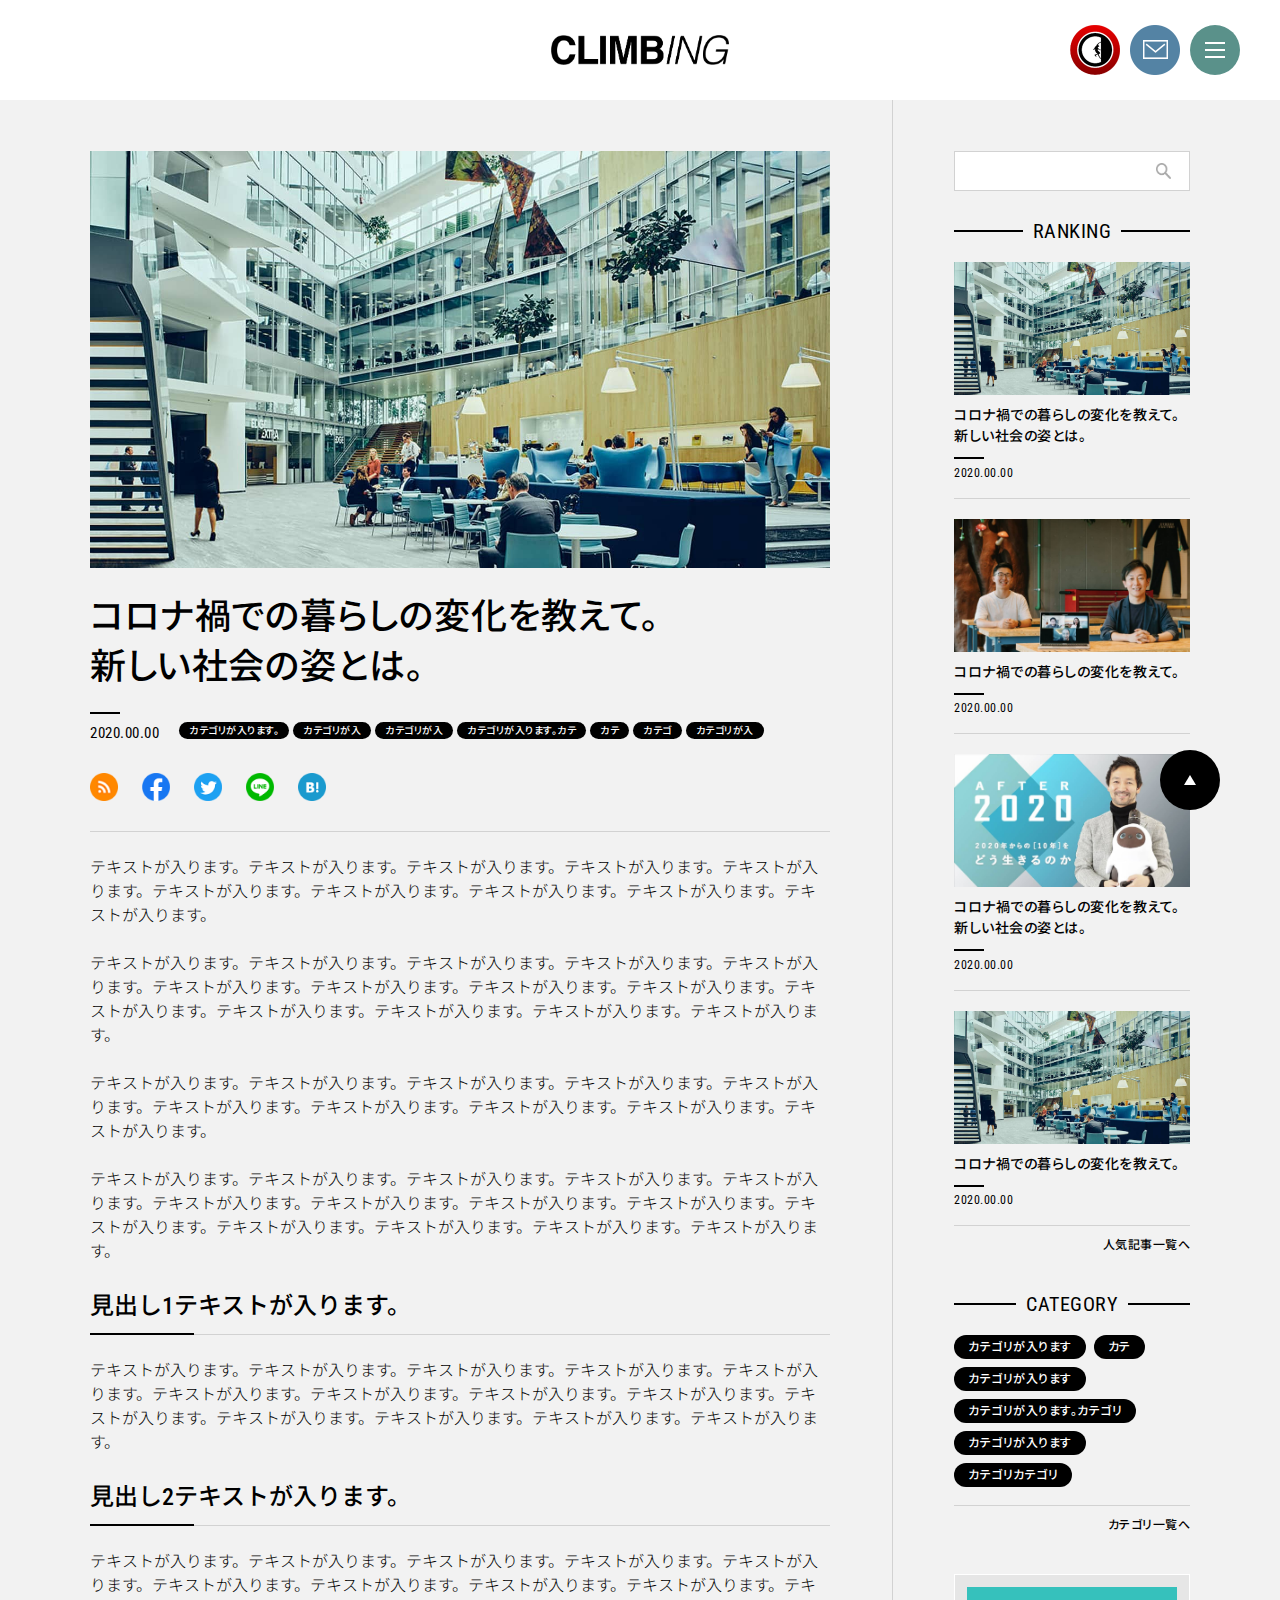
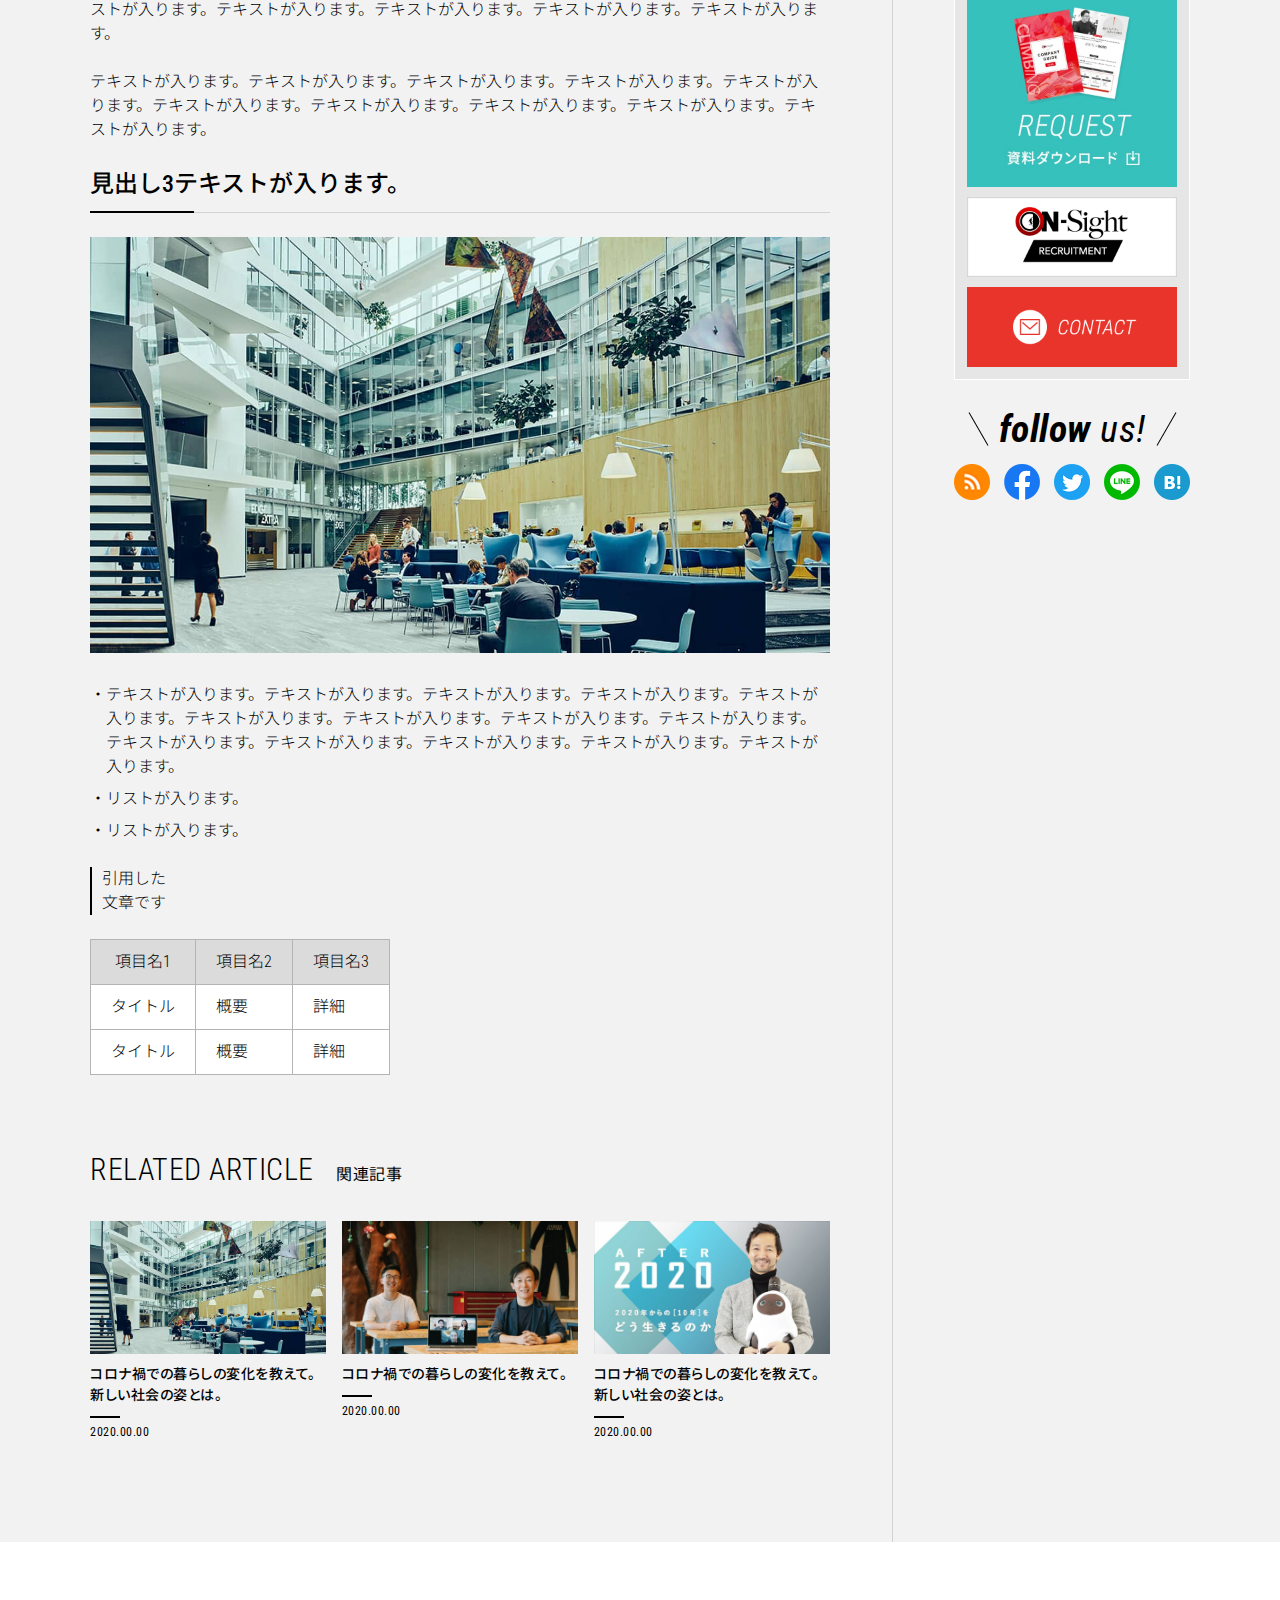
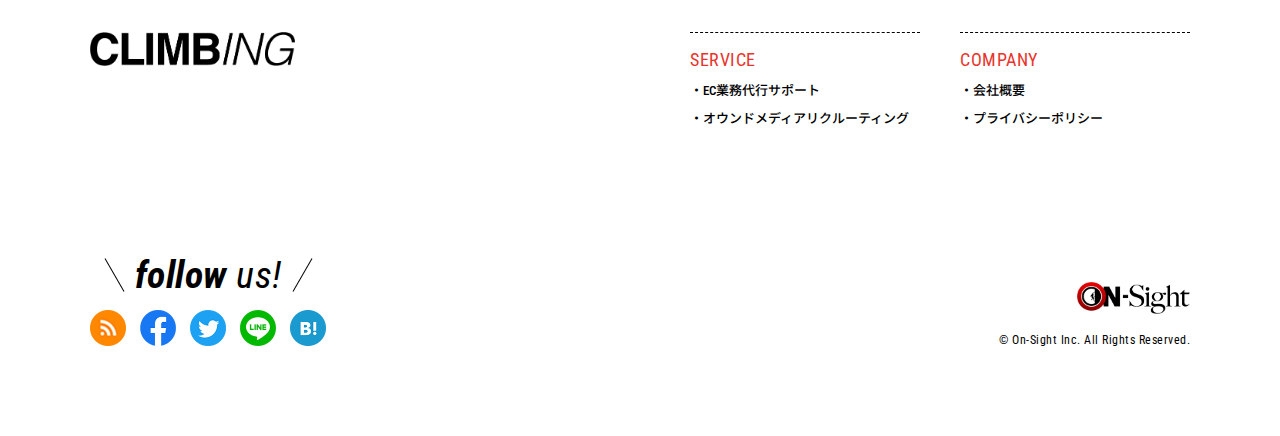
==== article/index.html @ cc83c00b "トップページモーダル追加、お問い合わせページ追加、記事詳細ページ追加" ====
<!DOCTYPE HTML>
<html lang="ja">
<head>
<meta charset="UTF-8">

<meta http-equiv="X-UA-Compatible" content="IE=edge">
<meta name="viewport" content="width=device-width,initial-scale=1">
<title>記事詳細｜CLIMBING</title>
<meta name="description" content="ディスクリプション">
<meta name="keywords" content="キーワードを,で区切って指定">
<meta property="og:url" content="ページのURL">
<meta property="og:title" content="ページのタイトル">
<meta property="og:type" content="ページのタイプ">
<meta property="og:description" content="記事の抜粋">
<meta property="og:image" content="画像のURL">
<meta property="og:site_name" content="※サイト名※">
<meta property="og:locale" content="ja_JP">
<meta name="msapplication-TileImage" content="画像のURL">
<link rel="shortcut icon" href="faviconのURL">

<link rel="stylesheet" href="../wp-content/themes/climbing/css/style.css">

</head>
<body>  
<a id="page-top"></a>
<div id="wrapper">
  <header class="header">
    <h1 class="header__logo"><a href="../"><img src="../wp-content/themes/climbing/images/logo_climbing.png" alt="CLIMBING" ></a></h1>
    <ul class="header__icn">
      <li class="header__icn__item"><a href="#"><img src="../wp-content/themes/climbing/images/icn_header_onsight.png" alt="オンサイト株式会社" ></a></li>
      <li class="header__icn__item"><a href="../contact/"><img src="../wp-content/themes/climbing/images/icn_header_contact.png" alt="CONTACT" ></a></li>
      <li class="header__icn__item -menu">
        <a href="#" class="header__menu" data-nav-open="false">
          <span class="header__menu__item -top"></span>
          <span class="header__menu__item -middle"></span>
          <span class="header__menu__item -bottom"></span>
        </a>
      </li>
    </ul>
    <nav class="header__nav" data-nav-open="false">
      <div class="header__nav__wrap">
        <ul class="header__nav__list">
          <li class="header__nav__list__item">
            <a href="../">
              <span class="en">Home</span>
              <span class="jp">ホーム</span>
            </a>
          </li>
          <li class="header__nav__list__item">
            <a href="../category/">
              <span class="en">CATEGORY</span>
              <span class="jp">カテゴリ一覧</span>
            </a>
          </li>
          <li class="header__nav__list__item">
            <a href="../#special">
              <span class="en">SPECIAL CONTENTS</span>
              <span class="jp">特集記事</span>
            </a>
          </li>
          <li class="header__nav__list__item">
            <a href="../#request">
              <span class="en">REQUEST</span>
              <span class="jp">資料ダウンロード</span>
            </a>
          </li>
          <li class="header__nav__list__item">
            <a href="../contact/">
              <span class="en">CONTACT</span>
              <span class="jp">お問い合わせ</span>
            </a>
          </li>
        </ul>
        <a href="https://on-sight.biz" target="_blank" class="header__nav__banner">
          <img src="../wp-content/themes/climbing/images/bnr_onsight.png" alt="オンサイト株式会社" >
        </a>
        <div class="header__nav__sns sns">
          <ul class="sns__list">
            <li class="sns__list__item"><a href="#"><img src="../wp-content/themes/climbing/images/icn_sns_rss.png" alt="RSS" ></a></li>
            <li class="sns__list__item"><a href="#"><img src="../wp-content/themes/climbing/images/icn_sns_facebook.png" alt="Facebook" ></a></li>
            <li class="sns__list__item"><a href="#"><img src="../wp-content/themes/climbing/images/icn_sns_twitter.png" alt="twitter" ></a></li>
            <li class="sns__list__item"><a href="#"><img src="../wp-content/themes/climbing/images/icn_sns_line.png" alt="LINE" ></a></li>
            <li class="sns__list__item"><a href="#"><img src="../wp-content/themes/climbing/images/icn_sns_bookmark.png" alt="はてなブックマーク" ></a></li>
          </ul>
        </div>
      <!--/.header__nav__wrap--></div>
    <!--/.header__nav--></nav>
  </header>
  <main class="main">
      <div class="main__contents">
        <div class="main__contents__wrap wrap">
          <div class="main__contents__main">
            <article  class="detail">
              <header class="detail__header">
                <div class="detail__photo">
                  <img src="../wp-content/themes/climbing/images/ph_dummy1.jpg" alt="" >
                <!--/.detail__photo--></div>
                <h2 class="detail__head">コロナ禍での暮らしの変化を教えて。<br>新しい社会の姿とは。</h2>
                <div class="detail__data">
                  <time datetime="2020-09-09" class="detail__date">2020.00.00</time>
                  <ul class="detail__category">
                    <li class="detail__category__item"><a href="./category_list/" class="detail__category__link">カテゴリが入ります。</a></li>
                    <li class="detail__category__item"><a href="./category_list/" class="detail__category__link">カテゴリが入</a></li>
                    <li class="detail__category__item"><a href="./category_list/" class="detail__category__link">カテゴリが入</a></li>
                    <li class="detail__category__item"><a href="./category_list/" class="detail__category__link">カテゴリが入ります。カテ</a></li>
                    <li class="detail__category__item"><a href="./category_list/" class="detail__category__link">カテ</a></li>
                    <li class="detail__category__item"><a href="./category_list/" class="detail__category__link">カテゴ</a></li>
                    <li class="detail__category__item"><a href="./category_list/" class="detail__category__link">カテゴリが入</a></li>
                  </ul>
                <!--/.detail__data--></div>
                <div class="detail__sns sns">
                  <ul class="sns__list">
                    <li class="sns__list__item"><a href="#"><img src="../wp-content/themes/climbing/images/icn_sns_rss.png" alt="RSS" ></a></li>
                    <li class="sns__list__item"><a href="#"><img src="../wp-content/themes/climbing/images/icn_sns_facebook.png" alt="Facebook" ></a></li>
                    <li class="sns__list__item"><a href="#"><img src="../wp-content/themes/climbing/images/icn_sns_twitter.png" alt="twitter" ></a></li>
                    <li class="sns__list__item"><a href="#"><img src="../wp-content/themes/climbing/images/icn_sns_line.png" alt="LINE" ></a></li>
                    <li class="sns__list__item"><a href="#"><img src="../wp-content/themes/climbing/images/icn_sns_bookmark.png" alt="はてなブックマーク" ></a></li>
                  </ul>
                </div>
              </header>
              <div class="detail__contents">
                <p>テキストが入ります。テキストが入ります。テキストが入ります。テキストが入ります。テキストが入ります。テキストが入ります。テキストが入ります。テキストが入ります。テキストが入ります。テキストが入ります。</p>
                <p>テキストが入ります。テキストが入ります。テキストが入ります。テキストが入ります。テキストが入ります。テキストが入ります。テキストが入ります。テキストが入ります。テキストが入ります。テキストが入ります。テキストが入ります。テキストが入ります。テキストが入ります。テキストが入ります。</p>
                <p>テキストが入ります。テキストが入ります。テキストが入ります。テキストが入ります。テキストが入ります。テキストが入ります。テキストが入ります。テキストが入ります。テキストが入ります。テキストが入ります。</p>
                <p>テキストが入ります。テキストが入ります。テキストが入ります。テキストが入ります。テキストが入ります。テキストが入ります。テキストが入ります。テキストが入ります。テキストが入ります。テキストが入ります。テキストが入ります。テキストが入ります。テキストが入ります。テキストが入ります。</p>
                <h2>見出し1テキストが入ります。</h2>
                <p>テキストが入ります。テキストが入ります。テキストが入ります。テキストが入ります。テキストが入ります。テキストが入ります。テキストが入ります。テキストが入ります。テキストが入ります。テキストが入ります。テキストが入ります。テキストが入ります。テキストが入ります。テキストが入ります。</p>
                <h3>見出し2テキストが入ります。</h3>
                <p>テキストが入ります。テキストが入ります。テキストが入ります。テキストが入ります。テキストが入ります。テキストが入ります。テキストが入ります。テキストが入ります。テキストが入ります。テキストが入ります。テキストが入ります。テキストが入ります。テキストが入ります。テキストが入ります。</p>
                <p>テキストが入ります。テキストが入ります。テキストが入ります。テキストが入ります。テキストが入ります。テキストが入ります。テキストが入ります。テキストが入ります。テキストが入ります。テキストが入ります。</p>
                <h4>見出し3テキストが入ります。</h4>
                <img src="../wp-content/themes/climbing/images/ph_dummy1.jpg" alt="" ><br>
                <br>
                <ul>
                  <li>テキストが入ります。テキストが入ります。テキストが入ります。テキストが入ります。テキストが入ります。テキストが入ります。テキストが入ります。テキストが入ります。テキストが入ります。テキストが入ります。テキストが入ります。テキストが入ります。テキストが入ります。テキストが入ります。</li>
                  <li>リストが入ります。</li>
                  <li>リストが入ります。</li>
                </ul>
                <blockquote>
                  <p>引用した<br>文章です</p>
                </blockquote>
                <table>
                  <tbody>
                    <tr>
                      <th>項目名1</th>
                      <th>項目名2</th>
                      <th>項目名3</th>
                    </tr>
                    <tr>
                      <td>タイトル</td>
                      <td>概要</td>
                      <td>詳細</td>
                    </tr>
                    <tr>
                      <td>タイトル</td>
                      <td>概要</td>
                      <td>詳細</td>
                    </tr>
                  </tbody>
                </table>
              <!--/.detail__contents--></div>
              <section class="related">
                <h2 class="related__head">
                  <span class="en">RELATED ARTICLE</span>
                  <span class="jp">関連記事</span>
                </h2>
                <div class="related__articles">
                  <article class="related__article article -small">
                    <a href="#">
                      <p class="article__photo"><img src="../wp-content/themes/climbing/images/ph_dummy1.jpg" alt="写真" ></p>
                      <h3 class="article__head">コロナ禍での暮らしの変化を教えて。<br>新しい社会の姿とは。</h3>
                      <div class="article__data">
                        <time datetime="2020-09-09" class="article__date">2020.00.00</time>
                      <!--/.article__data--></div>
                    </a>
                  </article>
                  <article class="related__article article -small">
                    <a href="#">
                      <p class="article__photo"><img src="../wp-content/themes/climbing/images/ph_dummy2.jpg" alt="写真" ></p>
                      <h3 class="article__head">コロナ禍での暮らしの変化を教えて。</h3>
                      <div class="article__data">
                        <time datetime="2020-09-09" class="article__date">2020.00.00</time>
                      <!--/.article__data--></div>
                    </a>
                  </article>
                  <article class="related__article article -small">
                    <a href="#">
                      <p class="article__photo"><img src="../wp-content/themes/climbing/images/ph_dummy3.jpg" alt="写真" ></p>
                      <h3 class="article__head">コロナ禍での暮らしの変化を教えて。<br>新しい社会の姿とは。</h3>
                      <div class="article__data">
                        <time datetime="2020-09-09" class="article__date">2020.00.00</time>
                      <!--/.article__data--></div>
                    </a>
                  </article>
                <!--/.related__articles--></div>
              <!--/.related--></section>
            <!--/.detail--></article>
          <!--/.main__contents__main--></div>
          <div class="main__contents__side side">
            <div class="side__search">
              <input type="text" name="search" value="" class="side__search__input">
            <!--/.side__search--></div>
            <section class="side__ranking">
              <h2 class="side__ranking__head"><span class="side__ranking__head__txt">RANKING</span></h2>
              <div class="side__ranking__articles">
                <article class="side__ranking__article article -small">
                  <a href="#">
                    <p class="article__photo"><img src="../wp-content/themes/climbing/images/ph_dummy1.jpg" alt="写真" ></p>
                    <h3 class="article__head">コロナ禍での暮らしの変化を教えて。<br>新しい社会の姿とは。</h3>
                    <div class="article__data">
                      <time datetime="2020-09-09" class="article__date">2020.00.00</time>
                    <!--/.article__data--></div>
                  </a>
                </article>
                <article class="side__ranking__article article -small">
                  <a href="#">
                    <p class="article__photo"><img src="../wp-content/themes/climbing/images/ph_dummy2.jpg" alt="写真" ></p>
                    <h3 class="article__head">コロナ禍での暮らしの変化を教えて。</h3>
                    <div class="article__data">
                      <time datetime="2020-09-09" class="article__date">2020.00.00</time>
                    <!--/.article__data--></div>
                  </a>
                </article>
                <article class="side__ranking__article article -small">
                  <a href="#">
                    <p class="article__photo"><img src="../wp-content/themes/climbing/images/ph_dummy3.jpg" alt="写真" ></p>
                    <h3 class="article__head">コロナ禍での暮らしの変化を教えて。<br>新しい社会の姿とは。</h3>
                    <div class="article__data">
                      <time datetime="2020-09-09" class="article__date">2020.00.00</time>
                    <!--/.article__data--></div>
                  </a>
                </article>
                <article class="side__ranking__article article -small">
                  <a href="#">
                    <p class="article__photo"><img src="../wp-content/themes/climbing/images/ph_dummy1.jpg" alt="写真" ></p>
                    <h3 class="article__head">コロナ禍での暮らしの変化を教えて。</h3>
                    <div class="article__data">
                      <time datetime="2020-09-09" class="article__date">2020.00.00</time>
                    <!--/.article__data--></div>
                  </a>
                </article>
                <a href="../category/" class="side__ranking__link">人気記事一覧へ</a>
              <!--/.side__ranking__articles--></div>
            <!--/.side__ranking--></section>
            <section class="side__category">
              <h2 class="side__category__head"><span class="side__category__head__txt">CATEGORY</span></h2>
              <ul class="side__category__list">
                <li class="side__category__list__item"><a href="../category_list/">カテゴリが入ります</a></li>
                <li class="side__category__list__item"><a href="../category_list/">カテ</a></li>
                <li class="side__category__list__item"><a href="../category_list/">カテゴリが入ります</a></li>
                <li class="side__category__list__item"><a href="../category_list/">カテゴリが入ります。カテゴリ</a></li>
                <li class="side__category__list__item"><a href="../category_list/">カテゴリが入ります</a></li>
                <li class="side__category__list__item"><a href="../category_list/">カテゴリカテゴリ</a></li>
              <!--/.side__category__list--></ul>
              <a href="../category/" class="side__category__link">カテゴリ一覧へ</a>
            <!--/.side__category--></section>
            <div class="side__banners">
              <div class="side__banners__cols -request">
               <a href="../#request" data-scroll class="side__banners__item">
                 <span class="pc-only"><img src="../wp-content/themes/climbing/images/bnr_request_s.jpg" alt="資料ダウンロード" ></span>
                 <span class="sp-only"><img src="../wp-content/themes/climbing/images/bnr_request_s_sp.jpg" alt="資料ダウンロード" ></span>
              </a>
              <!--/.side__banners__cols--></div>
              <div class="side__banners__cols">
                <a href="https://on-sight.biz/recruit/" target="_blank" class="side__banners__item"><img src="../wp-content/themes/climbing/images/bnr_recruit_s.png" alt="オンサイト株式会社 採用情報" ></a>
                <a href="../contact/" class="side__banners__item"><img src="../wp-content/themes/climbing/images/bnr_contact_s.png" alt="CONTACT" ></a>
              <!--/.side__banners__cols--></div>
            <!--/.side__banners--></div>
            <section class="side__sns sns">
              <h2 class="sns__head">
                <span class="sns__head__txt"><span class="bold">follow</span> us!</span>
              </h2>
              <ul class="sns__list">
                <li class="sns__list__item"><a href="#"><img src="../wp-content/themes/climbing/images/icn_sns_rss.png" alt="RSS" ></a></li>
                <li class="sns__list__item"><a href="#"><img src="../wp-content/themes/climbing/images/icn_sns_facebook.png" alt="Facebook" ></a></li>
                <li class="sns__list__item"><a href="#"><img src="../wp-content/themes/climbing/images/icn_sns_twitter.png" alt="twitter" ></a></li>
                <li class="sns__list__item"><a href="#"><img src="../wp-content/themes/climbing/images/icn_sns_line.png" alt="LINE" ></a></li>
                <li class="sns__list__item"><a href="#"><img src="../wp-content/themes/climbing/images/icn_sns_bookmark.png" alt="はてなブックマーク" ></a></li>
              </ul>
            </section>
          <!--/.main__contents__side--></div>
        <!--/.main__contents__wrap--></div>
      <!--/.main__contents--></div>
  </main>
  <footer class="footer">
    <div class="footer__wrap">
      <div class="wrap">
        <a href="#page-top" class="footer__pagetop"></a>
        <div class="footer__top">
          <a href="../" class="footer__logo"><img src="../wp-content/themes/climbing/images/logo_climbing.png" alt="CLIMBING" ></a>
          <div class="footer__nav">
            <section class="footer__nav__item">
              <h2 class="footer__nav__head">SERVICE</h2>
              <ul class="footer__nav__list">
                <li class="footer__nav__list__item"><a href="https://on-sight.biz/lp/ec/" target="_blank">・EC業務代行サポート</a></li>
                <li class="footer__nav__list__item"><a href="https://on-sight.biz/lp/ownedmediarecruiting/01/" target="_blank">・オウンドメディア<br class="sp-only">リクルーティング</a></li>
              </ul>
            </section>
            <section class="footer__nav__item">
              <h2 class="footer__nav__head">COMPANY</h2>
              <ul class="footer__nav__list">
                <li class="footer__nav__list__item"><a href="https://on-sight.biz/corporate/">・会社概要</a></li>
                <li class="footer__nav__list__item"><a href="https://on-sight.biz/privacy_policy/">・プライバシーポリシー</a></li>
              </ul>
            </section>
          <!--/.footer__nav--></div>
        <!--/.footer__top--></div>
        <div class="footer__bottom">
          <section class="footer__sns sns">
            <h2 class="sns__head">
                <span class="sns__head__txt"><span class="bold">follow</span> us!</span>
            </h2>
            <ul class="sns__list">
              <li class="sns__list__item"><a href="#"><img src="../wp-content/themes/climbing/images/icn_sns_rss.png" alt="RSS" ></a></li>
              <li class="sns__list__item"><a href="#"><img src="../wp-content/themes/climbing/images/icn_sns_facebook.png" alt="Facebook" ></a></li>
              <li class="sns__list__item"><a href="#"><img src="../wp-content/themes/climbing/images/icn_sns_twitter.png" alt="twitter" ></a></li>
              <li class="sns__list__item"><a href="#"><img src="../wp-content/themes/climbing/images/icn_sns_line.png" alt="LINE" ></a></li>
              <li class="sns__list__item"><a href="#"><img src="../wp-content/themes/climbing/images/icn_sns_bookmark.png" alt="はてなブックマーク" ></a></li>
            </ul>
          </section>
          <section class="footer__author">
            <h2 class="footer__author__logo"><a href="https://on-sight.biz" target="_blank"><img src="../wp-content/themes/climbing/images/logo_onsight.png" alt="オンサイト株式会社" ></a></h2>
            <p class="footer__author__copyright">© On-Sight Inc. All Rights Reserved.</p>
          </section>
        <!--/.footer__bottom--></div>
      <!--/.wrap--></div>
    <!--/.footer__wrap--></div>
  </footer>
<!--/#wrapper--></div>
<script src="../wp-content/themes/climbing/js/smooth-scroll.polyfills.min.js"></script>
<script src="../wp-content/themes/climbing/js/swiper.min.js"></script>
<script src="../wp-content/themes/climbing/js/default-min.js"></script>

</body>
</html>
---- wp-content/themes/climbing/css/style.css ----
@charset "UTF-8";
@import url("https://fonts.googleapis.com/css2?family=Noto+Sans+JP:wght@300;400;500;700;900&display=swap");
@import url("https://fonts.googleapis.com/css2?family=Roboto+Condensed:ital,wght@0,300;0,400;0,700;1,300;1,400;1,700&display=swap");
html, body, div, span, applet, object, iframe,
h1, h2, h3, h4, h5, h6, p, blockquote, pre,
a, abbr, acronym, address, big, cite, code,
del, dfn, em, img, ins, kbd, q, s, samp,
small, strike, strong, sub, sup, tt, var,
b, u, i, center,
dl, dt, dd, ol, ul, li,
fieldset, form, label, legend,
table, caption, tbody, tfoot, thead, tr, th, td,
article, aside, canvas, details, embed,
figure, figcaption, footer, header, hgroup,
menu, nav, output, ruby, section, summary,
time, mark, audio, video {
  margin: 0;
  padding: 0;
  border: 0;
  font: inherit;
  font-size: 100%;
  vertical-align: baseline; }

html {
  line-height: 1; }

ol, ul {
  list-style: none; }

table {
  border-collapse: collapse;
  border-spacing: 0; }

caption, th, td {
  text-align: left;
  font-weight: normal;
  vertical-align: middle; }

q, blockquote {
  quotes: none; }
  q:before, q:after, blockquote:before, blockquote:after {
    content: "";
    content: none; }

a img {
  border: none; }

article, aside, details, figcaption, figure, footer, header, hgroup, main, menu, nav, section, summary {
  display: block; }

*,
*:before,
*:after {
  -webkit-box-sizing: border-box;
  -moz-box-sizing: border-box;
  -o-box-sizing: border-box;
  -ms-box-sizing: border-box;
  box-sizing: border-box; }

html, input,
button,
select,
textarea {
  font-family: "Roboto Condensed", "Noto Sans JP", "ヒラギノ角ゴ Pro", "Hiragino Kaku Gothic Pro", "メイリオ", Meiryo, sans-serif; }

html {
  width: 100%;
  background-color: #fff;
  font-size: 62.5%;
  font-feature-settings: "palt" 1;
  letter-spacing: 0.05em;
  line-height: 1.5;
  color: #000; }

body {
  position: relative;
  width: 100%;
  margin: 0;
  -webkit-text-size-adjust: 100%;
  word-wrap: break-word;
  -webkit-overflow-scrolling: touch; }

a,
button {
  color: #000;
  text-decoration: none;
  -moz-transition: all 0.2s;
  -o-transition: all 0.2s;
  -webkit-transition: all 0.2s;
  transition: all 0.2s; }
  a:hover,
  button:hover {
    opacity: 0.6; }
  @media screen and (max-width: 767px) {
    a:hover,
    button:hover {
      opacity: 1; } }

img,
svg {
  vertical-align: bottom;
  max-width: 100%;
  height: auto; }

svg {
  fill: currentColor; }

.wrap {
  position: relative;
  width: 100%;
  max-width: 1140px;
  margin: 0 auto;
  padding: 0 20px; }
  @media screen and (max-width: 767px) {
    .wrap {
      padding: 0 5.20833%; } }

#wrapper {
  position: relative;
  z-index: 10 !important;
  overflow: hidden; }

input,
button,
select,
textarea {
  -moz-appearance: none;
  -webkit-appearance: none;
  padding: 0;
  border: none;
  border-radius: 0;
  outline: none;
  background: none;
  font-weight: 500; }

button {
  color: #000;
  cursor: pointer; }

.acc-head {
  display: block;
  cursor: pointer; }

.acc-body {
  display: none; }

.pc-only {
  display: inherit !important; }

.sp-only {
  display: none !important; }

@media screen and (max-width: 767px) {
  .pc-only {
    display: none !important; }

  .sp-only {
    display: inherit !important; } }
/*--------------------------
 header
----------------------------*/
.header {
  position: fixed;
  top: 0;
  right: 0;
  left: 0;
  display: flex;
  align-items: center;
  justify-content: center;
  height: 100px;
  background-color: #fff;
  z-index: 100; }
  @media screen and (max-width: 767px) {
    .header {
      justify-content: space-between;
      height: 15.46667vw;
      padding: 0 5.20833%; } }

.header__logo {
  width: 178px; }
  @media screen and (max-width: 767px) {
    .header__logo {
      width: 33.33333vw; } }

.header__icn {
  position: absolute;
  top: 0;
  right: 40px;
  bottom: 0;
  display: flex;
  justify-content: flex-end;
  align-items: center; }
  @media screen and (max-width: 767px) {
    .header__icn {
      position: static; } }

.header__icn__item {
  position: relative;
  width: 50px;
  margin-left: 10px; }
  .header__icn__item.-menu {
    z-index: 210; }
  @media screen and (max-width: 767px) {
    .header__icn__item {
      width: 10.13333vw;
      margin-left: 2.13333vw; } }

.header__menu {
  position: relative;
  display: block;
  width: 50px;
  height: 50px;
  border-radius: 50%;
  background-color: #5a918a; }
  .header__menu[data-nav-open="true"] .header__menu__item.-top {
    margin-top: -1px;
    -moz-transform: rotate(225deg);
    -ms-transform: rotate(225deg);
    -webkit-transform: rotate(225deg);
    transform: rotate(225deg); }
  .header__menu[data-nav-open="true"] .header__menu__item.-middle {
    opacity: 0; }
  .header__menu[data-nav-open="true"] .header__menu__item.-bottom {
    margin-top: -1px;
    -moz-transform: rotate(315deg);
    -ms-transform: rotate(315deg);
    -webkit-transform: rotate(315deg);
    transform: rotate(315deg); }
  @media screen and (max-width: 767px) {
    .header__menu {
      width: 10.13333vw;
      height: 10.13333vw; } }

.header__menu__item {
  position: absolute;
  top: 50%;
  left: 50%;
  display: block;
  width: 20px;
  height: 2px;
  background-color: #fff;
  margin: -1px 0 0 -10px;
  -moz-transition: all 0.3s;
  -o-transition: all 0.3s;
  -webkit-transition: all 0.3s;
  transition: all 0.3s; }
  .header__menu__item.-top {
    margin-top: -8px; }
  .header__menu__item.-bottom {
    margin-top: 6px; }
  @media screen and (max-width: 767px) {
    .header__menu__item {
      width: 4.26667vw;
      height: 0.53333vw;
      margin-left: -2.13333vw; }
      .header__menu__item.-top {
        margin-top: -1.86667vw; }
      .header__menu__item.-bottom {
        margin-top: 1.33333vw; } }

.header__nav {
  position: fixed;
  top: 0;
  right: -600px;
  bottom: 0;
  width: 506px;
  background-color: rgba(255, 255, 255, 0.95);
  z-index: 200;
  -moz-transition: all 0.3s;
  -o-transition: all 0.3s;
  -webkit-transition: all 0.3s;
  transition: all 0.3s; }
  @media screen and (max-width: 767px) {
    .header__nav {
      width: 100%;
      right: -120%; } }
  .header__nav[data-nav-open="true"] {
    right: 0; }

.header__nav__wrap {
  height: 100%;
  padding: 100px 40px 60px 80px;
  overflow: auto; }
  @media screen and (max-width: 767px) {
    .header__nav__wrap {
      padding: 20vw 17.33333vw 10.66667vw; } }

.header__nav__list {
  margin-bottom: 50px; }
  @media screen and (max-width: 767px) {
    .header__nav__list {
      margin-bottom: 10.66667vw; } }

.header__nav__list__item + .header__nav__list__item {
  margin-top: 30px; }
  @media screen and (max-width: 767px) {
    .header__nav__list__item + .header__nav__list__item {
      margin-top: 8vw; } }
.header__nav__list__item a {
  display: block; }
.header__nav__list__item .en {
  display: block;
  margin-bottom: 12px;
  font-size: 4.4rem;
  font-weight: 300;
  line-height: 1; }
  @media screen and (max-width: 767px) {
    .header__nav__list__item .en {
      margin-bottom: 1.6vw;
      font-size: 29px;
      font-size: 7.73333vw; } }
.header__nav__list__item .jp {
  display: block;
  font-size: 1.6rem;
  font-weight: 500;
  line-height: 1; }
  @media screen and (max-width: 767px) {
    .header__nav__list__item .jp {
      font-size: 12px;
      font-size: 3.2vw; } }

.header__nav__sns {
  max-width: 236px; }
  @media screen and (max-width: 767px) {
    .header__nav__sns {
      max-width: none; } }

.header__nav__banner {
  display: block;
  width: 210px;
  margin-bottom: 36px; }
  @media screen and (max-width: 767px) {
    .header__nav__banner {
      width: 33.33333vw;
      margin-bottom: 4.8vw; } }

/*--------------------------
 footer
----------------------------*/
.footer__wrap {
  padding: 90px 0;
  background-color: #fff; }
  @media screen and (max-width: 767px) {
    .footer__wrap {
      padding: 10.66667vw 0; } }

.footer__pagetop {
  position: fixed;
  right: 60px;
  bottom: 90px;
  display: flex;
  align-items: center;
  justify-content: center;
  width: 60px;
  height: 60px;
  border-radius: 50%;
  background-color: #000;
  z-index: 50; }
  .footer__pagetop::before {
    content: "";
    display: block;
    width: 0;
    height: 0;
    margin-top: -6px;
    border: 6px solid transparent;
    border-bottom: 10px solid #fff; }
  @media screen and (max-width: 1024px) {
    .footer__pagetop {
      right: 2.66667vw;
      bottom: 1.6vw; } }
  @media screen and (max-width: 767px) {
    .footer__pagetop {
      position: static;
      width: 9.6vw;
      height: 9.6vw;
      margin: 0 auto 5.86667vw; }
      .footer__pagetop::before {
        margin-top: -1.86667vw;
        border: 1.06667vw solid transparent;
        border-bottom: 1.86667vw solid #fff; } }

.footer__top {
  display: flex;
  align-items: flex-start;
  justify-content: space-between;
  margin-bottom: 120px; }
  @media screen and (max-width: 767px) {
    .footer__top {
      display: block;
      margin-bottom: 10.66667vw; } }

.footer__logo {
  display: block;
  width: 205px; }
  @media screen and (max-width: 767px) {
    .footer__logo {
      width: 32vw;
      margin: 0 auto 13.33333vw; } }

.footer__nav {
  display: flex;
  align-items: flex-start;
  justify-content: space-between;
  width: 500px; }
  @media screen and (max-width: 767px) {
    .footer__nav {
      width: 74.66667vw;
      margin: 0 auto; } }

.footer__nav__item {
  width: 230px;
  padding-top: 18px;
  border-top: 1px dashed #000; }
  @media screen and (max-width: 767px) {
    .footer__nav__item {
      width: 34.66667vw;
      padding-top: 3.2vw; } }

.footer__nav__head {
  margin-bottom: 12px;
  font-size: 1.8rem;
  color: #e9342b;
  line-height: 1; }
  @media screen and (max-width: 767px) {
    .footer__nav__head {
      margin-bottom: 3.2vw;
      font-size: 14px;
      font-size: 3.73333vw; } }

.footer__nav__list {
  font-feature-settings: normal;
  letter-spacing: 0; }

.footer__nav__list__item {
  margin-bottom: 8px;
  margin-left: 1em;
  font-size: 1.3rem;
  font-weight: 500;
  text-indent: -1em; }
  @media screen and (max-width: 767px) {
    .footer__nav__list__item {
      margin-bottom: 1.33333vw;
      font-size: 10px;
      font-size: 2.66667vw; } }

.footer__bottom {
  display: flex;
  align-items: flex-end;
  justify-content: space-between; }
  @media screen and (max-width: 767px) {
    .footer__bottom {
      display: block; } }

.footer__sns {
  max-width: 236px; }
  @media screen and (max-width: 767px) {
    .footer__sns {
      display: none; } }

.footer__author {
  text-align: right; }
  @media screen and (max-width: 767px) {
    .footer__author {
      text-align: center; } }

.footer__author__logo {
  width: 113px;
  margin-bottom: 20px;
  margin-left: auto; }
  @media screen and (max-width: 767px) {
    .footer__author__logo {
      width: 21.33333vw;
      margin: 0 auto 3.2vw; } }

.footer__author__copyright {
  font-size: 1.2rem;
  line-height: 1; }
  @media screen and (max-width: 767px) {
    .footer__author__copyright {
      font-size: 10px;
      font-size: 2.66667vw; } }

/*--------------------------
 main
----------------------------*/
.main {
  padding-top: 100px; }
  @media screen and (max-width: 767px) {
    .main {
      padding-top: 15.46667vw; } }

/* .main__contents */
.main__contents {
  background-color: #f2f2f2; }

.main__contents__head {
  margin-bottom: 54px; }
  @media screen and (max-width: 767px) {
    .main__contents__head {
      margin-bottom: 6.66667vw; } }
  .main__contents__head .en {
    display: block;
    margin-bottom: 12px;
    font-size: 6rem;
    font-weight: 300;
    line-height: 1; }
    @media screen and (max-width: 767px) {
      .main__contents__head .en {
        margin-bottom: 1.6vw;
        font-size: 40px;
        font-size: 10.66667vw; } }
  .main__contents__head .jp {
    display: block;
    font-size: 1.8rem;
    font-weight: 500;
    line-height: 1; }
    @media screen and (max-width: 767px) {
      .main__contents__head .jp {
        font-size: 13px;
        font-size: 3.46667vw; } }

.main__contents__wrap {
  position: relative;
  display: flex;
  align-items: flex-start;
  justify-content: space-between;
  padding-top: 4%;
  padding-bottom: 6.66667%; }
  @media screen and (max-width: 767px) {
    .main__contents__wrap {
      display: block;
      padding: 0; } }
  .main__contents__wrap::before {
    content: "";
    position: absolute;
    top: 0;
    left: 72.10526%;
    bottom: 0;
    display: block;
    width: 1px;
    background-color: #d2d2d2;
    pointer-events: none; }
    @media screen and (max-width: 767px) {
      .main__contents__wrap::before {
        content: none; } }

.main__contents__main {
  width: 67.27273%; }
  @media screen and (max-width: 767px) {
    .main__contents__main {
      width: auto;
      padding: 9.33333vw 5.20833% 8vw;
      border-bottom: 1px solid #d2d2d2; } }

.main__contents__articles {
  display: flex;
  justify-content: space-between;
  flex-wrap: wrap; }
  @media screen and (max-width: 767px) {
    .main__contents__articles {
      display: block;
      margin-bottom: 8vw; } }

.main__contents__article {
  width: 47.2973%;
  margin-bottom: 5.40541%; }
  @media screen and (max-width: 767px) {
    .main__contents__article {
      width: auto; } }

.main__contents__button .button__item {
  max-width: 447px; }
  @media screen and (max-width: 767px) {
    .main__contents__button .button__item {
      max-width: 65.06667vw; } }

.main__contents__side {
  width: 21.45455%; }
  @media screen and (max-width: 767px) {
    .main__contents__side {
      width: auto;
      padding: 8vw 5.20833% 10.66667vw; } }

/*--------------------------
 side
----------------------------*/
.side__search {
  margin-bottom: 30px; }
  @media screen and (max-width: 767px) {
    .side__search {
      margin-bottom: 16vw; } }

.side__search__input {
  display: block;
  width: 100%;
  height: 40px;
  padding: 0 10px;
  border: 1px solid #d2d2d2;
  background: #fff url(../images/icn_search.png) no-repeat right 18px center;
  background-size: 15px auto;
  font-size: 1.4rem;
  font-weight: 500; }
  .side__search__input:focus {
    border: 1px solid #e9342b; }
  @media screen and (max-width: 767px) {
    .side__search__input {
      height: 9.6vw;
      padding: 2.66667vw;
      font-size: 16px;
      font-size: 4.26667vw; } }

.side__ranking {
  margin-bottom: 40px; }
  @media screen and (max-width: 767px) {
    .side__ranking {
      margin-bottom: 16vw; } }

.side__ranking__head {
  margin-bottom: 20px;
  text-align: center;
  overflow: hidden; }
  @media screen and (max-width: 767px) {
    .side__ranking__head {
      margin-bottom: 8vw; } }

.side__ranking__head__txt {
  position: relative;
  display: inline-block;
  font-size: 2rem;
  line-height: 1; }
  @media screen and (max-width: 767px) {
    .side__ranking__head__txt {
      font-size: 17px;
      font-size: 4.53333vw;
      text-align: center; } }
  .side__ranking__head__txt::before, .side__ranking__head__txt::after {
    content: "";
    position: absolute;
    top: 0;
    bottom: 0;
    display: block;
    width: 100%;
    height: 2px;
    margin: auto 10px;
    background-color: #000; }
    @media screen and (max-width: 767px) {
      .side__ranking__head__txt::before, .side__ranking__head__txt::after {
        width: 8vw;
        height: 0.26667vw;
        margin: auto 2.66667vw; } }
  .side__ranking__head__txt::before {
    left: 100%; }
  .side__ranking__head__txt::after {
    right: 100%; }

.side__ranking__article {
  width: 100%;
  border-bottom: 1px solid #d2d2d2;
  background-color: transparent; }
  .side__ranking__article + .side__ranking__article {
    margin-top: 20px; }
    @media screen and (max-width: 767px) {
      .side__ranking__article + .side__ranking__article {
        margin-top: 4vw; } }

.side__ranking__link {
  display: block;
  margin-top: 10px;
  font-size: 1.2rem;
  font-weight: 500;
  text-align: right; }
  @media screen and (max-width: 767px) {
    .side__ranking__link {
      margin-top: 2.66667vw;
      font-size: 13px;
      font-size: 3.46667vw; } }

.side__category {
  margin-bottom: 40px; }
  @media screen and (max-width: 767px) {
    .side__category {
      margin-bottom: 5.33333vw; } }

.side__category__head {
  margin-bottom: 20px;
  text-align: center;
  overflow: hidden; }
  @media screen and (max-width: 767px) {
    .side__category__head {
      margin-bottom: 8vw; } }

.side__category__head__txt {
  position: relative;
  display: inline-block;
  font-size: 2rem;
  line-height: 1; }
  @media screen and (max-width: 767px) {
    .side__category__head__txt {
      font-size: 17px;
      font-size: 4.53333vw;
      text-align: center; } }
  .side__category__head__txt::before, .side__category__head__txt::after {
    content: "";
    position: absolute;
    top: 0;
    bottom: 0;
    display: block;
    width: 100%;
    height: 2px;
    margin: auto 10px;
    background-color: #000; }
    @media screen and (max-width: 767px) {
      .side__category__head__txt::before, .side__category__head__txt::after {
        width: 8vw;
        height: 0.26667vw;
        margin: auto 2.66667vw; } }
  .side__category__head__txt::before {
    left: 100%; }
  .side__category__head__txt::after {
    right: 100%; }

.side__category__list {
  display: flex;
  align-items: flex-start;
  justify-content: flex-start;
  flex-wrap: wrap;
  padding-bottom: 10px;
  border-bottom: 1px solid #d2d2d2; }
  @media screen and (max-width: 767px) {
    .side__category__list {
      padding-bottom: 2.66667vw; } }

.side__category__list__item {
  display: inline-block;
  margin-right: 8px;
  margin-bottom: 8px; }
  @media screen and (max-width: 767px) {
    .side__category__list__item {
      margin-right: 2.13333vw;
      margin-bottom: 2.13333vw; } }
  .side__category__list__item a {
    display: block;
    padding: 3px 14px;
    border-radius: 20px;
    background-color: #000;
    font-size: 1.2rem;
    font-weight: 500;
    color: #fff; }
    @media screen and (max-width: 767px) {
      .side__category__list__item a {
        padding: 0.53333vw 3.2vw;
        font-size: 12px;
        font-size: 3.2vw; } }

.side__category__link {
  display: block;
  margin-top: 10px;
  font-size: 1.2rem;
  font-weight: 500;
  text-align: right; }
  @media screen and (max-width: 767px) {
    .side__category__link {
      margin-top: 2.66667vw;
      font-size: 13px;
      font-size: 3.46667vw; } }

.side__banners {
  margin-bottom: 30px;
  padding: 12px 12px 2px;
  border: 1px solid #fff;
  background-color: #e6e6e6; }
  @media screen and (max-width: 767px) {
    .side__banners {
      display: flex;
      padding: 3.73333vw; } }

@media screen and (max-width: 767px) {
  .side__banners__cols {
    width: 45%; }
    .side__banners__cols.-request {
      width: 55%; } }

.side__banners__item {
  display: block;
  margin-bottom: 10px; }
  @media screen and (max-width: 767px) {
    .side__banners__item {
      margin-bottom: 0;
      padding: 1.06667vw; } }

.side__sns {
  margin: 0 auto; }

/*--------------------------
 request
----------------------------*/
.request {
  display: flex;
  align-items: center;
  justify-content: center;
  max-width: 100%;
  height: 100%;
  padding: 5.33333% 0;
  background: url(../images/bg_request.jpg) no-repeat center center;
  background-size: cover; }
  @media screen and (max-width: 767px) {
    .request {
      display: block;
      padding: 8vw 5.20833% 10.66667vw; } }

.request__wrap {
  max-width: 100%;
  width: 78.66667%; }
  @media screen and (max-width: 767px) {
    .request__wrap {
      width: auto; } }

.request__head {
  margin-bottom: 24px;
  text-align: center; }
  @media screen and (max-width: 767px) {
    .request__head {
      margin-bottom: 4.8vw; } }
  .request__head .img {
    display: block;
    width: 117px;
    margin: 0 auto; }
    @media screen and (max-width: 767px) {
      .request__head .img {
        width: 16vw; } }
  .request__head .en {
    display: block;
    font-size: 5.4rem;
    font-style: italic;
    font-weight: 300;
    line-height: 1.1; }
    @media screen and (max-width: 767px) {
      .request__head .en {
        font-size: 35px;
        font-size: 9.33333vw; } }
  .request__head .jp {
    display: block;
    font-size: 1.6rem;
    font-weight: 700; }
    @media screen and (max-width: 767px) {
      .request__head .jp {
        font-size: 11px;
        font-size: 2.93333vw; } }

.request__txt {
  margin-bottom: 36px;
  font-size: 1.6rem;
  line-height: 1.8;
  text-align: center; }
  .request__txt .red {
    color: #e9342b; }
  @media screen and (max-width: 767px) {
    .request__txt {
      margin-bottom: 4.8vw;
      font-size: 12px;
      font-size: 3.2vw; } }

.request__form {
  display: flex;
  align-items: center;
  flex-wrap: wrap;
  margin-bottom: 20px; }
  @media screen and (max-width: 767px) {
    .request__form {
      margin-bottom: 4vw; } }

.request__form__head {
  width: 16.94915%;
  margin-bottom: 10px;
  font-size: 1.4rem;
  font-weight: 500;
  font-style: italic; }
  .request__form__head.-required::after {
    content: "＊";
    margin-left: 0.5em;
    font-size: 0.8em;
    font-style: normal;
    color: #e9342b; }
  @media screen and (max-width: 767px) {
    .request__form__head {
      width: 21.51163%;
      margin-bottom: 1.86667vw;
      font-size: 12px;
      font-size: 3.2vw; } }

.request__form__input {
  width: 83.05085%;
  margin-bottom: 10px; }
  @media screen and (max-width: 767px) {
    .request__form__input {
      width: 78.48837%;
      margin-bottom: 1.86667vw; } }
  .request__form__input input {
    display: block;
    width: 100%;
    height: 52px;
    padding: 10px 20px;
    background-color: #fff;
    font-size: 1.8rem; }
    .request__form__input input:focus {
      box-shadow: 0 0 0 1px #e9342b inset; }
    @media screen and (max-width: 767px) {
      .request__form__input input {
        height: 9.6vw;
        padding: 2.66667vw;
        font-size: 16px;
        font-size: 4.26667vw; } }

.request__form__select {
  position: relative;
  display: inline-block; }
  .request__form__select::before {
    content: "";
    position: absolute;
    top: 50%;
    right: 24px;
    bottom: 0;
    display: block;
    width: 10px;
    height: 10px;
    margin-top: -10px;
    box-shadow: 2px 2px 0 0 #fff;
    -moz-transform: rotate(45deg);
    -ms-transform: rotate(45deg);
    -webkit-transform: rotate(45deg);
    transform: rotate(45deg);
    pointer-events: none; }
  .request__form__select select {
    display: block;
    height: 52px;
    padding: 10px 20px 10px 20px;
    border-right: 52px solid #d2d2d2;
    background-color: #fff;
    font-size: 1.4rem;
    line-height: 1; }
    .request__form__select select:focus {
      box-shadow: 0 0 0 1px #e9342b inset; }
  @media screen and (max-width: 767px) {
    .request__form__select::before {
      right: 4.26667vw;
      width: 2.13333vw;
      height: 2.13333vw;
      margin-top: -2.13333vw; }
    .request__form__select select {
      height: 9.6vw;
      padding: 2.66667vw;
      border-right-width: 9.6vw;
      font-size: 16px;
      font-size: 4.26667vw; } }

.request__button .button__item {
  max-width: 370px; }
  @media screen and (max-width: 767px) {
    .request__button .button__item {
      max-width: 65.06667vw; } }

.request__privacy {
  display: flex;
  align-items: center;
  justify-content: center;
  margin-bottom: 30px;
  text-align: center; }
  @media screen and (max-width: 767px) {
    .request__privacy {
      margin-bottom: 6.4vw; } }

.request__privacy__check {
  display: inline-block;
  width: 30px;
  height: 30px;
  background: #fff url(../images/icn_checkbox.png) no-repeat center center;
  background-size: 0; }
  @media screen and (max-width: 767px) {
    .request__privacy__check {
      width: 8vw;
      height: 8vw; } }
  .request__privacy__check:focus {
    box-shadow: 0 0 0 1px #e9342b inset; }
  .request__privacy__check:checked {
    background-size: contain; }

.request__privacy__txt {
  display: inline-block;
  margin-left: 18px;
  font-size: 1.6rem; }
  @media screen and (max-width: 767px) {
    .request__privacy__txt {
      margin-left: 1.33333vw;
      font-size: 13px;
      font-size: 3.46667vw; } }
  .request__privacy__txt a {
    display: inline-block;
    border-bottom: 1px solid #e9342b;
    color: #e9342b; }

/*--------------------------
 button
----------------------------*/
.button {
  display: flex;
  align-items: stretch;
  justify-content: center;
  flex-wrap: wrap; }

.button__item {
  position: relative;
  display: inline-block;
  width: 100%;
  padding: 24px;
  border: 1px solid #000;
  border-radius: 60px;
  box-shadow: 0px 4px 0px 0px #d8d8d8;
  background-color: #fff;
  text-align: center;
  cursor: pointer;
  -moz-transition: all 0.2s;
  -o-transition: all 0.2s;
  -webkit-transition: all 0.2s;
  transition: all 0.2s; }
  .button__item:hover {
    opacity: 0.6; }
  .button__item input {
    position: absolute;
    left: -999em; }
  @media screen and (max-width: 767px) {
    .button__item {
      padding: 3.2vw; }
      .button__item:hover {
        opacity: 1; } }
  .button__item + .button__item {
    margin-left: 40px; }
    @media screen and (max-width: 767px) {
      .button__item + .button__item {
        margin-top: 4vw;
        margin-left: 0; } }
  .button__item::before {
    content: "";
    position: absolute;
    top: 0;
    right: 30px;
    bottom: 0;
    display: block;
    width: 9px;
    height: 9px;
    margin: auto 0;
    box-shadow: 2px 2px 0 0 #000;
    -moz-transform: rotate(-45deg);
    -ms-transform: rotate(-45deg);
    -webkit-transform: rotate(-45deg);
    transform: rotate(-45deg); }
    @media screen and (max-width: 767px) {
      .button__item::before {
        right: 5.33333vw;
        width: 2.13333vw;
        height: 2.13333vw; } }
  .button__item.-download::before {
    content: none; }
  .button__item.-download .button__txt {
    padding-right: 26px;
    background: url(../images/icn_download.png) no-repeat right center;
    background-size: contain; }
    @media screen and (max-width: 767px) {
      .button__item.-download .button__txt {
        padding-right: 5.33333vw; } }

.button__txt {
  display: inline-block;
  font-size: 1.6rem;
  font-weight: 500;
  line-height: 1; }
  @media screen and (max-width: 767px) {
    .button__txt {
      font-size: 12px;
      font-size: 3.2vw; } }

/*--------------------------
 sns
----------------------------*/
.sns {
  width: 100%; }

.sns__head {
  margin-bottom: 16px;
  text-align: center; }
  @media screen and (max-width: 767px) {
    .sns__head {
      margin-bottom: 4.26667vw; } }

.sns__head__txt {
  position: relative;
  display: inline-block;
  font-size: 3.8rem;
  font-style: italic;
  line-height: 1; }
  @media screen and (max-width: 767px) {
    .sns__head__txt {
      font-size: 32px;
      font-size: 8.53333vw; } }
  .sns__head__txt .bold {
    font-weight: 700; }
  .sns__head__txt::before, .sns__head__txt::after {
    content: "";
    position: absolute;
    top: 0;
    bottom: 0;
    display: block;
    width: 1px;
    height: 100%;
    margin: 0 20px;
    background-color: #000; }
    @media screen and (max-width: 767px) {
      .sns__head__txt::before, .sns__head__txt::after {
        margin: 0 5.33333vw; } }
  .sns__head__txt::before {
    right: 100%;
    -moz-transform: rotate(-30deg);
    -ms-transform: rotate(-30deg);
    -webkit-transform: rotate(-30deg);
    transform: rotate(-30deg); }
  .sns__head__txt::after {
    left: 100%;
    -moz-transform: rotate(30deg);
    -ms-transform: rotate(30deg);
    -webkit-transform: rotate(30deg);
    transform: rotate(30deg); }

.sns__list {
  display: flex;
  justify-content: space-between; }
  @media screen and (max-width: 767px) {
    .sns__list {
      justify-content: center; } }

.sns__list__item {
  width: 15.25424%; }
  @media screen and (max-width: 767px) {
    .sns__list__item {
      width: 9.6vw;
      margin: 0 1.86667vw; } }

/*--------------------------
 article
----------------------------*/
.article {
  position: relative;
  padding-bottom: 35px;
  background-color: #fff;
  -moz-transition: all 0.2s;
  -o-transition: all 0.2s;
  -webkit-transition: all 0.2s;
  transition: all 0.2s; }
  .article:hover {
    -moz-transform: scale(1.02, 1.02);
    -ms-transform: scale(1.02, 1.02);
    -webkit-transform: scale(1.02, 1.02);
    transform: scale(1.02, 1.02); }
  @media screen and (max-width: 767px) {
    .article {
      padding-bottom: 5.33333vw; }
      .article:hover {
        -moz-transform: scale(1, 1);
        -ms-transform: scale(1, 1);
        -webkit-transform: scale(1, 1);
        transform: scale(1, 1); } }
  .article a {
    display: block; }
  .article.-new .article__photo::before {
    content: "NEW";
    position: absolute;
    bottom: -5.07614%;
    left: 4.57143%;
    display: flex;
    align-items: center;
    justify-content: center;
    width: 60px;
    height: 60px;
    border-radius: 50%;
    background-color: #d76a6a;
    font-size: 1.2rem;
    color: #fff; }
    @media screen and (max-width: 767px) {
      .article.-new .article__photo::before {
        bottom: -4.26667vw;
        left: 2.66667vw;
        width: 14.93333vw;
        height: 14.93333vw;
        font-size: 10px;
        font-size: 2.66667vw; } }
  .article.-small {
    padding-bottom: 16px;
    background-color: transparent;
    overflow: hidden; }
    @media screen and (max-width: 767px) {
      .article.-small {
        padding-bottom: 4vw; } }
    @media screen and (max-width: 767px) {
      .article.-small .article__photo {
        float: left;
        width: 31.46667vw; } }
    .article.-small .article__head {
      padding: 4.23729% 0;
      font-size: 1.4rem; }
      @media screen and (max-width: 767px) {
        .article.-small .article__head {
          margin-left: 34.66667vw;
          padding: 0 0 2.66667vw;
          font-size: 12px;
          font-size: 3.2vw; } }
    .article.-small .article__data {
      margin: 0; }
      @media screen and (max-width: 767px) {
        .article.-small .article__data {
          margin-left: 34.66667vw; } }
    .article.-small .article__date {
      margin-bottom: 0;
      font-size: 1.2rem; }
      @media screen and (max-width: 767px) {
        .article.-small .article__date {
          font-size: 11px;
          font-size: 2.93333vw; } }
  .article.-middle {
    background-color: transparent; }
    .article.-middle .article__head {
      padding-right: 0;
      padding-left: 0; }
    .article.-middle .article__data {
      margin: 0; }

.article__photo {
  position: relative; }

.article__head {
  padding: 7.14286% 7.14286% 8.57143%;
  font-size: 1.6rem;
  font-weight: 500; }
  @media screen and (max-width: 767px) {
    .article__head {
      padding: 5.33333vw 5.33333vw 4vw;
      font-size: 13px;
      font-size: 3.46667vw; } }

.article__data {
  position: relative;
  margin: 0 7.14286%;
  padding-top: 2.85714%; }
  @media screen and (max-width: 767px) {
    .article__data {
      margin: 0 5.33333vw;
      padding-top: 1.33333vw; } }
  .article__data::before {
    content: "";
    position: absolute;
    top: 0;
    left: 0;
    display: block;
    width: 30px;
    height: 2px;
    background-color: #000; }
    @media screen and (max-width: 767px) {
      .article__data::before {
        width: 4vw;
        height: 0.26667vw; } }

.article__date {
  display: block;
  margin-bottom: 6px;
  font-size: 1.6rem; }
  @media screen and (max-width: 767px) {
    .article__date {
      margin-bottom: 1.6vw;
      font-size: 12px;
      font-size: 3.2vw; } }

.article__category {
  display: flex;
  align-items: flex-start;
  justify-content: flex-start;
  flex-wrap: wrap; }

.article__category__item {
  display: inline-block;
  margin-right: 4px;
  margin-bottom: 4px; }
  @media screen and (max-width: 767px) {
    .article__category__item {
      margin-right: 1.6vw;
      margin-bottom: 1.6vw; } }
  .article__category__item a {
    display: block;
    padding: 1px 10px;
    border-radius: 20px;
    background-color: #000;
    font-size: 1rem;
    font-weight: 500;
    color: #fff; }
    @media screen and (max-width: 767px) {
      .article__category__item a {
        padding: 0.53333vw 2.66667vw;
        font-size: 10px;
        font-size: 2.66667vw; } }

/*--------------------------
 pager
----------------------------*/
.pager {
  display: flex;
  align-items: center;
  justify-content: space-between;
  margin-bottom: 40px; }
  @media screen and (max-width: 767px) {
    .pager {
      margin-bottom: 5.33333vw; } }

.pager__prev,
.pager__next {
  position: relative;
  font-size: 1.6rem;
  font-weight: 400; }
  @media screen and (max-width: 767px) {
    .pager__prev,
    .pager__next {
      font-size: 12px;
      font-size: 3.2vw; } }
  .pager__prev::before,
  .pager__next::before {
    content: "";
    position: absolute;
    top: 0;
    bottom: 0;
    display: block;
    width: 30px;
    height: 1px;
    margin: auto 0;
    background-color: #000; }
    @media screen and (max-width: 767px) {
      .pager__prev::before,
      .pager__next::before {
        width: 4vw; } }

.pager__prev {
  padding-left: 40px; }
  @media screen and (max-width: 767px) {
    .pager__prev {
      padding-left: 5.33333vw; } }
  .pager__prev::before {
    left: 0; }

.pager__next {
  padding-right: 40px; }
  @media screen and (max-width: 767px) {
    .pager__next {
      padding-right: 5.33333vw; } }
  .pager__next::before {
    right: 0; }

.pager__nav {
  display: flex;
  align-items: center;
  justify-content: center; }

.pager__nav__item {
  margin: 0 15px;
  font-size: 2rem;
  font-weight: 400; }
  @media screen and (max-width: 767px) {
    .pager__nav__item {
      margin: 0 2.66667vw;
      font-size: 13px;
      font-size: 3.46667vw; } }

/*--------------------------
 home
----------------------------*/
.home .main__contents__wrap {
  padding-top: 6.66667%; }
  @media screen and (max-width: 767px) {
    .home .main__contents__wrap {
      padding-top: 0; } }

.home__pickup {
  padding: 3% 0;
  background: url(../images/bg_home_pickup.jpg) no-repeat center center;
  background-size: cover; }
  @media screen and (max-width: 767px) {
    .home__pickup {
      padding: 6.66667vw 0 5.33333vw; } }
  .home__pickup .swiper-wrapper {
    align-items: stretch; }
  .home__pickup .swiper-container-horizontal > .swiper-pagination-bullets {
    bottom: 0;
    z-index: 10; }
  .home__pickup .swiper-pagination-bullet {
    width: 50px;
    height: 3px;
    border-radius: 0;
    cursor: pointer;
    background: #fff;
    opacity: 1; }
    @media screen and (max-width: 767px) {
      .home__pickup .swiper-pagination-bullet {
        width: 6.66667vw;
        height: 0.53333vw; } }
  .home__pickup .swiper-pagination-bullet-active {
    background: #000; }
  .home__pickup .swiper-slide {
    position: relative;
    -moz-transform: scale(0.85, 0.85);
    -ms-transform: scale(0.85, 0.85);
    -webkit-transform: scale(0.85, 0.85);
    transform: scale(0.85, 0.85);
    -moz-transition: all 0.2s;
    -o-transition: all 0.2s;
    -webkit-transition: all 0.2s;
    transition: all 0.2s;
    transform-origin: bottom;
    margin-bottom: 30px; }
    @media screen and (max-width: 767px) {
      .home__pickup .swiper-slide {
        -moz-transform: scale(1, 1);
        -ms-transform: scale(1, 1);
        -webkit-transform: scale(1, 1);
        transform: scale(1, 1);
        margin-bottom: 4.8vw; } }
    .home__pickup .swiper-slide .home__pickup__article::before {
      content: "";
      position: absolute;
      top: 0;
      right: 0;
      bottom: 0;
      left: 0;
      display: block;
      background-color: rgba(255, 255, 255, 0.8);
      -moz-transition: all 0.2s;
      -o-transition: all 0.2s;
      -webkit-transition: all 0.2s;
      transition: all 0.2s;
      z-index: 5; }
  .home__pickup .swiper-slide-active {
    -moz-transform: scale(1, 1);
    -ms-transform: scale(1, 1);
    -webkit-transform: scale(1, 1);
    transform: scale(1, 1); }
    .home__pickup .swiper-slide-active .home__pickup__article::before {
      opacity: 0;
      pointer-events: none; }

.home__pickup__article {
  padding-bottom: 30px; }
  @media screen and (max-width: 767px) {
    .home__pickup__article {
      height: 100%;
      margin: 0 5.20833%;
      padding-bottom: 5.33333vw; } }
  .home__pickup__article .article__head {
    padding: 2.92398% 5.84795%;
    font-size: 2.4rem; }
    @media screen and (max-width: 767px) {
      .home__pickup__article .article__head {
        padding: 5.33333vw 5.33333vw 4vw;
        font-size: 13px;
        font-size: 3.46667vw; } }
  .home__pickup__article .article__data {
    margin: 0 5.84795%; }
  .home__pickup__article.-new .article__photo::before {
    bottom: -3.04569%;
    left: 3.42857%;
    width: 80px;
    height: 80px;
    font-size: 1.4rem; }
    @media screen and (max-width: 767px) {
      .home__pickup__article.-new .article__photo::before {
        bottom: -4.26667vw;
        left: 2.66667vw;
        width: 14.93333vw;
        height: 14.93333vw;
        font-size: 10px;
        font-size: 2.66667vw; } }

/* .home__special */
.home__special {
  padding: 4% 0 0; }
  @media screen and (max-width: 767px) {
    .home__special {
      padding-top: 10.66667vw; } }

.home__special__head {
  margin-bottom: 3.33333%;
  font-size: 9rem;
  line-height: 1;
  text-align: center; }
  @media screen and (max-width: 767px) {
    .home__special__head {
      margin-bottom: 9.33333vw;
      font-size: 38px;
      font-size: 10.13333vw; } }
  .home__special__head .bold {
    font-weight: 700; }
  .home__special__head .italic {
    font-weight: 300;
    font-style: italic; }

.home__special__pickup {
  display: flex;
  overflow: hidden;
  margin-bottom: 5.33333%; }
  @media screen and (max-width: 1024px) {
    .home__special__pickup {
      display: block; } }
  @media screen and (max-width: 767px) {
    .home__special__pickup {
      margin-bottom: 8vw; }
      .home__special__pickup .swiper-container-horizontal > .swiper-pagination-bullets {
        bottom: 0;
        z-index: 10; }
      .home__special__pickup .swiper-pagination-bullet {
        width: 6.66667vw;
        height: 0.53333vw;
        border-radius: 0;
        cursor: pointer;
        background: #f2f2f2;
        opacity: 1; }
      .home__special__pickup .swiper-pagination-bullet-active {
        background: #000; }
      .home__special__pickup .swiper-slide {
        position: relative;
        margin-bottom: 4.8vw; } }

.home__special__pickup__main {
  width: 66.66667%; }
  @media screen and (max-width: 1024px) {
    .home__special__pickup__main {
      width: auto; } }
  .home__special__pickup__main .home__special__pickup__article .article__head {
    font-size: 3rem; }

.home__special__pickup__sub {
  width: 33.33333%; }
  @media screen and (max-width: 1024px) {
    .home__special__pickup__sub {
      display: flex;
      width: auto; } }

.home__special__pickup__article {
  padding-bottom: 0; }
  .home__special__pickup__article .article__photo::before {
    content: "";
    position: absolute;
    top: 0;
    right: 0;
    bottom: 0;
    left: 0;
    display: block;
    background: url('[data-uri]');
    background: -webkit-gradient(linear, 50% 0%, 50% 100%, color-stop(0%, rgba(0, 0, 0, 0)), color-stop(100%, rgba(0, 0, 0, 0.28)));
    background: -moz-linear-gradient(rgba(0, 0, 0, 0), rgba(0, 0, 0, 0.28));
    background: -webkit-linear-gradient(rgba(0, 0, 0, 0), rgba(0, 0, 0, 0.28));
    background: linear-gradient(rgba(0, 0, 0, 0), rgba(0, 0, 0, 0.28)); }
  .home__special__pickup__article .article__photo::after {
    content: "";
    position: absolute;
    top: 0;
    right: 0;
    bottom: 0;
    left: 0;
    display: block;
    background: url('[data-uri]'), url('[data-uri]');
    background: -moz-linear-gradient(45deg, rgba(0, 0, 0, 0.7) 25%, rgba(0, 0, 0, 0) 25%, rgba(0, 0, 0, 0) 75%, rgba(0, 0, 0, 0.7) 75%), -moz-linear-gradient(45deg, rgba(0, 0, 0, 0.7) 25%, rgba(0, 0, 0, 0) 25%, rgba(0, 0, 0, 0) 75%, rgba(0, 0, 0, 0.7) 75%);
    background: -webkit-linear-gradient(45deg, rgba(0, 0, 0, 0.7) 25%, rgba(0, 0, 0, 0) 25%, rgba(0, 0, 0, 0) 75%, rgba(0, 0, 0, 0.7) 75%), -webkit-linear-gradient(45deg, rgba(0, 0, 0, 0.7) 25%, rgba(0, 0, 0, 0) 25%, rgba(0, 0, 0, 0) 75%, rgba(0, 0, 0, 0.7) 75%);
    background: linear-gradient(45deg, rgba(0, 0, 0, 0.7) 25%, rgba(0, 0, 0, 0) 25%, rgba(0, 0, 0, 0) 75%, rgba(0, 0, 0, 0.7) 75%), linear-gradient(45deg, rgba(0, 0, 0, 0.7) 25%, rgba(0, 0, 0, 0) 25%, rgba(0, 0, 0, 0) 75%, rgba(0, 0, 0, 0.7) 75%);
    background-size: 2px 2px;
    background-position: 0 0, 1px 1px; }
  .home__special__pickup__article .article__head {
    display: inline;
    padding: 2px 8px;
    background-color: #fff;
    font-size: 1.8rem;
    line-height: 1.8; }
    @media screen and (max-width: 767px) {
      .home__special__pickup__article .article__head {
        padding: 0.53333vw 2.13333vw;
        font-size: 15px;
        font-size: 4vw; } }
  .home__special__pickup__article .article__data {
    margin: 16px 0 0;
    padding-top: 10px; }
    @media screen and (max-width: 767px) {
      .home__special__pickup__article .article__data {
        margin-top: 2.13333vw;
        padding-top: 1.33333vw; } }
    .home__special__pickup__article .article__data::before {
      background-color: #fff; }
  .home__special__pickup__article .article__date {
    color: #fff; }
    @media screen and (max-width: 767px) {
      .home__special__pickup__article .article__date {
        margin-bottom: 0; } }

.home__special__pickup__article__data {
  position: absolute;
  right: 0;
  bottom: 24px;
  left: 0;
  padding: 2% 11%;
  z-index: 5; }
  @media screen and (max-width: 767px) {
    .home__special__pickup__article__data {
      bottom: 2.13333vw;
      padding: 0 5.20833%; } }

.home__special__contents {
  display: flex;
  align-items: flex-start;
  justify-content: space-between; }
  @media screen and (max-width: 767px) {
    .home__special__contents {
      display: block; } }

.home__special__contents__article {
  width: 31.09091%; }
  @media screen and (max-width: 767px) {
    .home__special__contents__article {
      width: auto; } }

.home__special__button .button__item {
  max-width: 447px; }
  @media screen and (max-width: 767px) {
    .home__special__button .button__item {
      max-width: 65.06667vw; } }

/* .home__footer */
.home__footer {
  margin-top: 70px;
  padding-top: 18%;
  background: url(../images/img_lets_climbing.png) no-repeat center top;
  background-size: 100% auto; }
  @media screen and (max-width: 767px) {
    .home__footer {
      margin-top: 13.33333vw;
      padding-top: 20vw; } }

.home__footer__wrap {
  display: flex; }
  @media screen and (max-width: 1024px) {
    .home__footer__wrap {
      display: block; } }
  @media screen and (max-width: 767px) {
    .home__footer__wrap {
      display: block; } }

.home__footer__cols {
  width: 50%; }
  @media screen and (max-width: 1024px) {
    .home__footer__cols {
      width: auto; }
      .home__footer__cols.-banners {
        display: flex; } }
  @media screen and (max-width: 767px) {
    .home__footer__cols {
      width: auto; }
      .home__footer__cols.-banners {
        display: block; } }

.home__footer__banner {
  display: block; }
  @media screen and (max-width: 1024px) {
    .home__footer__banner.-contact {
      width: 49%; }
    .home__footer__banner.-recruit {
      width: 51%; } }
  @media screen and (max-width: 767px) {
    .home__footer__banner.-contact {
      width: auto; }
    .home__footer__banner.-recruit {
      width: auto; } }

/*--------------------------
 download
----------------------------*/
.download {
  position: fixed;
  top: 0;
  right: 0;
  bottom: 0;
  left: 0;
  display: flex;
  align-items: center;
  justify-content: center;
  padding: 20px;
  background-color: rgba(30, 30, 30, 0.9);
  z-index: 300;
  opacity: 0;
  pointer-events: none;
  -moz-transition: all 0.3s;
  -o-transition: all 0.3s;
  -webkit-transition: all 0.3s;
  transition: all 0.3s; }
  .download[data-open-modal="true"] {
    opacity: 1;
    pointer-events: auto; }
  @media screen and (max-width: 767px) {
    .download {
      padding: 5.33333vw 5.20833%; } }

.download__close {
  position: absolute;
  top: -70px;
  right: 0;
  width: 48px;
  height: 48px;
  cursor: pointer; }
  @media screen and (max-width: 767px) {
    .download__close {
      top: -11.73333vw;
      width: 9.06667vw;
      height: 9.06667vw; } }
  .download__close::before, .download__close::after {
    content: "";
    position: absolute;
    top: 50%;
    left: 50%;
    display: block;
    width: 100%;
    height: 2px;
    margin-top: -1px;
    margin-left: -24px;
    background-color: #fff; }
    @media screen and (max-width: 767px) {
      .download__close::before, .download__close::after {
        height: 0.26667vw;
        margin-left: -4.53333vw; } }
  .download__close::before {
    -moz-transform: rotate(45deg);
    -ms-transform: rotate(45deg);
    -webkit-transform: rotate(45deg);
    transform: rotate(45deg); }
  .download__close::after {
    -moz-transform: rotate(-45deg);
    -ms-transform: rotate(-45deg);
    -webkit-transform: rotate(-45deg);
    transform: rotate(-45deg); }

.download__wrap {
  position: relative;
  max-width: 700px;
  width: 100%;
  padding: 140px 20px;
  background-color: #fff;
  text-align: center; }
  @media screen and (max-width: 767px) {
    .download__wrap {
      padding: 16vw 5.33333vw; } }

.download__head {
  max-width: 300px;
  margin: 0 auto 60px; }
  @media screen and (max-width: 767px) {
    .download__head {
      max-width: 48vw;
      margin-bottom: 6.4vw; } }

.download__txt {
  margin-bottom: 70px;
  font-size: 1.6rem;
  line-height: 2; }
  @media screen and (max-width: 767px) {
    .download__txt {
      margin-bottom: 6.4vw;
      font-size: 12px;
      font-size: 3.2vw; } }

.download__link a {
  display: inline-block;
  border-bottom: 1px solid #000;
  font-size: 1.8rem; }
  @media screen and (max-width: 767px) {
    .download__link a {
      margin-bottom: 6.4vw;
      font-size: 12px;
      font-size: 3.2vw; } }

/*--------------------------
 category
----------------------------*/
@media screen and (max-width: 767px) {
  .category {
    margin-bottom: 5.33333vw; } }

.category__list {
  border-top: 1px solid #d2d2d2; }

.category__list__item {
  border-bottom: 1px solid #d2d2d2; }
  .category__list__item a {
    position: relative;
    display: block;
    padding: 20px 0;
    font-size: 1.6rem;
    font-weight: 500; }
    @media screen and (max-width: 767px) {
      .category__list__item a {
        padding: 4.26667vw 0;
        font-size: 13px;
        font-size: 3.46667vw; } }
    .category__list__item a::before {
      content: "";
      position: absolute;
      top: 0;
      right: 10px;
      bottom: 0;
      display: block;
      width: 9px;
      height: 9px;
      margin: auto 0;
      box-shadow: 2px 2px 0 0 #000;
      -moz-transform: rotate(-45deg);
      -ms-transform: rotate(-45deg);
      -webkit-transform: rotate(-45deg);
      transform: rotate(-45deg); }
      @media screen and (max-width: 767px) {
        .category__list__item a::before {
          right: 2.66667vw;
          width: 2.13333vw;
          height: 2.13333vw; } }
  .category__list__item .name {
    display: inline-block; }
  .category__list__item .num {
    display: inline-block;
    margin-left: 0.5em; }

/*--------------------------
 contact
----------------------------*/
@media screen and (max-width: 767px) {
  .contact {
    padding-bottom: 5.33333vw; } }

.contact__lead {
  margin-bottom: 30px;
  font-size: 1.6rem;
  line-height: 1.8; }
  .contact__lead .required {
    color: #e9342b; }
  @media screen and (max-width: 767px) {
    .contact__lead {
      margin-bottom: 6.4vw;
      font-size: 13px;
      font-size: 3.46667vw; } }

.contact__head {
  margin-bottom: 40px;
  font-size: 3rem;
  font-weight: 500; }
  @media screen and (max-width: 767px) {
    .contact__head {
      margin-bottom: 6.4vw;
      font-size: 18px;
      font-size: 4.8vw; } }

.contact__txt {
  margin-bottom: 50px;
  font-size: 1.6rem;
  font-weight: 300;
  line-height: 2; }
  @media screen and (max-width: 767px) {
    .contact__txt {
      margin-bottom: 8vw;
      font-size: 12px;
      font-size: 3.2vw; } }

.contact__form {
  display: flex;
  align-items: flex-start;
  flex-wrap: wrap;
  margin-bottom: 20px; }
  @media screen and (max-width: 767px) {
    .contact__form {
      display: block;
      margin-bottom: 1.33333vw; } }

.contact__form__head {
  display: flex;
  align-items: center;
  width: 16.94915%;
  height: 64px;
  margin-bottom: 20px;
  font-size: 1.6rem;
  font-weight: 500; }
  .contact__form__head.-required::after {
    content: "＊";
    margin-left: 0.5em;
    font-size: 0.8em;
    font-style: normal;
    color: #e9342b; }
  @media screen and (max-width: 767px) {
    .contact__form__head {
      width: auto;
      height: auto;
      margin-bottom: 2.66667vw;
      font-size: 13px;
      font-size: 3.46667vw; } }

.contact__form__input {
  position: relative;
  width: 83.05085%;
  margin-bottom: 20px; }
  @media screen and (max-width: 767px) {
    .contact__form__input {
      width: auto;
      margin-bottom: 5.33333vw; } }
  .contact__form__input input {
    display: block;
    width: 100%;
    height: 64px;
    padding: 10px 20px;
    background-color: #fff;
    font-size: 1.8rem; }
    .contact__form__input input:focus {
      box-shadow: 0 0 0 1px #e9342b inset; }
    @media screen and (max-width: 767px) {
      .contact__form__input input {
        height: 12vw;
        padding: 2.66667vw;
        font-size: 16px;
        font-size: 4.26667vw; } }
  .contact__form__input textarea {
    display: block;
    width: 100%;
    height: 300px;
    padding: 10px 20px;
    background-color: #fff;
    font-size: 1.8rem; }
    .contact__form__input textarea:focus {
      box-shadow: 0 0 0 1px #e9342b inset; }
    @media screen and (max-width: 767px) {
      .contact__form__input textarea {
        height: 53.33333vw;
        padding: 2.66667vw;
        font-size: 16px;
        font-size: 4.26667vw; } }
  .contact__form__input.-error input,
  .contact__form__input.-error textarea {
    background-color: #ffdbd9; }
  .contact__form__input.-error::before {
    content: "!";
    position: absolute;
    top: 20px;
    right: 20px;
    display: flex;
    align-items: center;
    justify-content: center;
    width: 25px;
    height: 25px;
    border-radius: 50%;
    background-color: #e9342b;
    font-size: 1.4rem;
    font-weight: 500;
    color: #ffdbd9;
    pointer-events: none; }
    @media screen and (max-width: 767px) {
      .contact__form__input.-error::before {
        top: 3.46667vw;
        right: 2.66667vw;
        width: 5.06667vw;
        height: 5.06667vw;
        font-size: 11px;
        font-size: 2.93333vw; } }

.contact__confirm {
  margin-bottom: 50px;
  border-top: 1px solid #d2d2d2;
  overflow: hidden; }
  @media screen and (max-width: 767px) {
    .contact__confirm {
      margin-bottom: 8vw; } }

.contact__confirm__head {
  clear: left;
  float: left;
  width: 24.32432%;
  padding: 24px 0;
  font-size: 1.6rem;
  font-weight: 500; }
  @media screen and (max-width: 767px) {
    .contact__confirm__head {
      float: none;
      width: auto;
      padding: 4vw 0 2.66667vw;
      font-size: 13px;
      font-size: 3.46667vw; } }

.contact__confirm__txt {
  padding: 24px 0;
  padding-left: 27.02703%;
  border-bottom: 1px solid #d2d2d2;
  font-size: 1.6rem;
  font-weight: 300; }
  @media screen and (max-width: 767px) {
    .contact__confirm__txt {
      padding: 0 0 4vw;
      font-size: 13px;
      font-size: 3.46667vw; } }

.contact__error {
  margin-top: 5px;
  font-size: 1.4rem;
  color: #e9342b; }
  @media screen and (max-width: 767px) {
    .contact__error {
      margin-top: 2.66667vw;
      font-size: 12px;
      font-size: 3.2vw; } }

.contact__button .button__item {
  max-width: 447px; }
  @media screen and (max-width: 767px) {
    .contact__button .button__item {
      max-width: 65.06667vw; } }
.contact__button.-complete {
  justify-content: flex-start; }
  @media screen and (max-width: 767px) {
    .contact__button.-complete {
      justify-content: center; } }
  .contact__button.-complete .button__item {
    max-width: 306px; }
    @media screen and (max-width: 767px) {
      .contact__button.-complete .button__item {
        max-width: 65.06667vw; } }

.contact__privacy {
  display: flex;
  align-items: center;
  justify-content: center;
  margin-bottom: 40px;
  text-align: center; }
  @media screen and (max-width: 767px) {
    .contact__privacy {
      margin-bottom: 6.4vw; } }

.contact__privacy__check {
  display: inline-block;
  width: 30px;
  height: 30px;
  background: #fff url(../images/icn_checkbox.png) no-repeat center center;
  background-size: 0; }
  @media screen and (max-width: 767px) {
    .contact__privacy__check {
      width: 8vw;
      height: 8vw; } }
  .contact__privacy__check:focus {
    box-shadow: 0 0 0 1px #e9342b inset; }
  .contact__privacy__check:checked {
    background-size: contain; }

.contact__privacy__txt {
  display: inline-block;
  margin-left: 18px;
  font-size: 1.6rem; }
  @media screen and (max-width: 767px) {
    .contact__privacy__txt {
      margin-left: 1.33333vw;
      font-size: 13px;
      font-size: 3.46667vw; } }
  .contact__privacy__txt a {
    display: inline-block;
    border-bottom: 1px solid #e9342b;
    color: #e9342b; }

/*--------------------------
 detail
----------------------------*/
.detail__header {
  margin-bottom: 24px;
  padding-bottom: 30px;
  border-bottom: 1px solid #d2d2d2; }
  @media screen and (max-width: 767px) {
    .detail__header {
      margin-bottom: 5.33333vw;
      padding-bottom: 4.8vw; } }

.detail__photo {
  margin-bottom: 24px; }
  @media screen and (max-width: 767px) {
    .detail__photo {
      margin-bottom: 5.33333vw; } }

.detail__head {
  margin-bottom: 20px;
  font-size: 3.6rem;
  line-height: 1.4;
  font-weight: 500; }
  @media screen and (max-width: 767px) {
    .detail__head {
      margin-bottom: 3.2vw;
      font-size: 18px;
      font-size: 4.8vw; } }

.detail__data {
  position: relative;
  display: flex;
  align-items: flex-start;
  justify-content: flex-start;
  margin-bottom: 24px;
  padding-top: 1.35135%; }
  @media screen and (max-width: 767px) {
    .detail__data {
      margin-bottom: 3.2vw;
      padding-top: 1.33333vw; } }
  .detail__data::before {
    content: "";
    position: absolute;
    top: 0;
    left: 0;
    display: block;
    width: 30px;
    height: 2px;
    background-color: #000; }
    @media screen and (max-width: 767px) {
      .detail__data::before {
        width: 4vw;
        height: 0.26667vw; } }

.detail__date {
  display: block;
  margin-right: 20px;
  margin-bottom: 4px;
  font-size: 1.5rem; }
  @media screen and (max-width: 767px) {
    .detail__date {
      margin-right: 2.66667vw;
      margin-bottom: 1.6vw;
      font-size: 12px;
      font-size: 3.2vw; } }

.detail__category {
  display: flex;
  align-items: flex-start;
  justify-content: flex-start;
  flex-wrap: wrap; }

.detail__category__item {
  display: inline-block;
  margin-right: 4px;
  margin-bottom: 4px; }
  @media screen and (max-width: 767px) {
    .detail__category__item {
      margin-right: 1.6vw;
      margin-bottom: 1.6vw; } }
  .detail__category__item a {
    display: block;
    padding: 1px 10px;
    border-radius: 20px;
    background-color: #000;
    font-size: 1rem;
    font-weight: 500;
    color: #fff; }
    @media screen and (max-width: 767px) {
      .detail__category__item a {
        padding: 0.53333vw 2.66667vw;
        font-size: 10px;
        font-size: 2.66667vw; } }

.detail__sns {
  max-width: 236px; }
  @media screen and (max-width: 767px) {
    .detail__sns .sns__list {
      justify-content: flex-start; } }
  .detail__sns .sns__list__item {
    width: 11.86441%; }
    @media screen and (max-width: 767px) {
      .detail__sns .sns__list__item {
        width: 7.46667vw;
        margin: 0 4vw 0 0; } }

.detail__contents {
  margin-bottom: 80px;
  font-feature-settings: normal;
  letter-spacing: 0; }
  @media screen and (max-width: 767px) {
    .detail__contents {
      margin-bottom: 10.66667vw; } }
  .detail__contents p {
    margin-bottom: 1.5em;
    font-size: 1.6rem;
    font-weight: 300; }
    @media screen and (max-width: 767px) {
      .detail__contents p {
        font-size: 13px;
        font-size: 3.46667vw; } }
  .detail__contents h1,
  .detail__contents h2,
  .detail__contents h3,
  .detail__contents h4,
  .detail__contents h5,
  .detail__contents h6 {
    position: relative;
    margin-bottom: 1em;
    padding-bottom: 10px;
    border-bottom: 1px solid #d2d2d2;
    font-size: 2.4rem;
    font-weight: 500; }
    @media screen and (max-width: 767px) {
      .detail__contents h1,
      .detail__contents h2,
      .detail__contents h3,
      .detail__contents h4,
      .detail__contents h5,
      .detail__contents h6 {
        padding-bottom: 2.66667vw;
        font-size: 13px;
        font-size: 3.46667vw; } }
    .detail__contents h1::before,
    .detail__contents h2::before,
    .detail__contents h3::before,
    .detail__contents h4::before,
    .detail__contents h5::before,
    .detail__contents h6::before {
      content: "";
      position: absolute;
      bottom: -1px;
      left: 0;
      display: block;
      width: 104px;
      height: 2px;
      background-color: #000; }
      @media screen and (max-width: 767px) {
        .detail__contents h1::before,
        .detail__contents h2::before,
        .detail__contents h3::before,
        .detail__contents h4::before,
        .detail__contents h5::before,
        .detail__contents h6::before {
          width: 18.66667vw; } }
  .detail__contents img {
    margin-bottom: 1.5em; }
  .detail__contents ul {
    margin-bottom: 1.5em;
    font-size: 1.6rem;
    font-weight: 300; }
    @media screen and (max-width: 767px) {
      .detail__contents ul {
        font-size: 13px;
        font-size: 3.46667vw; } }
    .detail__contents ul li {
      margin-bottom: 0.5em;
      margin-left: 1em;
      text-indent: -1em; }
      .detail__contents ul li::before {
        content: "・"; }
  .detail__contents blockquote {
    margin-bottom: 1.5em;
    padding-left: 10px;
    border-left: 2px solid #000;
    font-size: 1.6rem;
    font-weight: 300; }
    @media screen and (max-width: 767px) {
      .detail__contents blockquote {
        padding-left: 2.66667vw;
        font-size: 13px;
        font-size: 3.46667vw; } }
  .detail__contents table {
    margin-bottom: 1.5em; }
    .detail__contents table th, .detail__contents table td {
      padding: 10px 20px;
      border: 1px solid #b4b4b4;
      font-size: 1.6rem;
      font-weight: 300; }
      @media screen and (max-width: 767px) {
        .detail__contents table th, .detail__contents table td {
          padding: 1.6vw 4.26667vw;
          font-size: 13px;
          font-size: 3.46667vw; } }
    .detail__contents table th {
      background-color: #dbdbdb;
      text-align: center; }
    .detail__contents table td {
      background-color: #fff; }

/*--------------------------
 related
----------------------------*/
@media screen and (max-width: 767px) {
  .related {
    margin-bottom: 4vw; } }

.related__head {
  margin-bottom: 36px;
  line-height: 1; }
  @media screen and (max-width: 767px) {
    .related__head {
      margin-bottom: 5.33333vw; } }
  .related__head .en {
    display: inline-block;
    margin-right: 20px;
    font-size: 3rem;
    font-weight: 300; }
    @media screen and (max-width: 767px) {
      .related__head .en {
        display: block;
        margin-right: 0;
        margin-bottom: 2.66667vw;
        font-size: 25px;
        font-size: 6.66667vw; } }
  .related__head .jp {
    display: inline-block;
    font-size: 1.6rem; }
    @media screen and (max-width: 767px) {
      .related__head .jp {
        display: block;
        font-size: 13px;
        font-size: 3.46667vw; } }

.related__articles {
  display: flex;
  align-items: flex-start;
  justify-content: flex-start;
  flex-wrap: wrap;
  margin-right: -2.7027%;
  overflow: hidden; }
  @media screen and (max-width: 767px) {
    .related__articles {
      display: block;
      margin-right: 0; } }

.related__article {
  width: 31.05263%;
  margin-right: 2.10526%; }
  @media screen and (max-width: 767px) {
    .related__article {
      width: auto;
      margin-right: 0;
      border-bottom: 1px solid #d2d2d2; } }
  @media screen and (max-width: 767px) {
    .related__article + .related__article {
      margin-top: 4vw; } }

/*--------------------------
 error
----------------------------*/
.error {
  padding: 12% 0 16%;
  background: url(../images/bg_error.jpg) no-repeat center center;
  background-size: cover; }
  @media screen and (max-width: 767px) {
    .error {
      padding: 17.33333vw 0 26.66667vw; } }

.error__head {
  margin-bottom: 3.63636%;
  font-size: 7rem;
  line-height: 1;
  text-align: center; }
  @media screen and (max-width: 767px) {
    .error__head {
      margin-bottom: 8vw;
      font-size: 40px;
      font-size: 10.66667vw; } }
  .error__head .bold {
    font-weight: 700; }
  .error__head .italic {
    font-weight: 300;
    font-style: italic; }

.error__txt {
  margin-bottom: 90px;
  font-size: 2rem;
  font-weight: 300;
  text-align: center; }
  @media screen and (max-width: 767px) {
    .error__txt {
      margin-bottom: 17.33333vw;
      font-size: 13px;
      font-size: 3.46667vw; } }

.error__button .button__item {
  max-width: 447px; }
  @media screen and (max-width: 767px) {
    .error__button .button__item {
      max-width: 65.06667vw; } }

/**
 * Swiper 5.4.5
 * Most modern mobile touch slider and framework with hardware accelerated transitions
 * http://swiperjs.com
 *
 * Copyright 2014-2020 Vladimir Kharlampidi
 *
 * Released under the MIT License
 *
 * Released on: June 16, 2020
 */
@font-face {
  font-family: 'swiper-icons';
  src: url("data:application/font-woff;charset=utf-8;base64, [base64]//wADZ2x5ZgAAAywAAADMAAAD2MHtryVoZWFkAAABbAAAADAAAAA2E2+eoWhoZWEAAAGcAAAAHwAAACQC9gDzaG10eAAAAigAAAAZAAAArgJkABFsb2NhAAAC0AAAAFoAAABaFQAUGG1heHAAAAG8AAAAHwAAACAAcABAbmFtZQAAA/gAAAE5AAACXvFdBwlwb3N0AAAFNAAAAGIAAACE5s74hXjaY2BkYGAAYpf5Hu/j+W2+MnAzMYDAzaX6QjD6/4//Bxj5GA8AuRwMYGkAPywL13jaY2BkYGA88P8Agx4j+/8fQDYfA1AEBWgDAIB2BOoAeNpjYGRgYNBh4GdgYgABEMnIABJzYNADCQAACWgAsQB42mNgYfzCOIGBlYGB0YcxjYGBwR1Kf2WQZGhhYGBiYGVmgAFGBiQQkOaawtDAoMBQxXjg/wEGPcYDDA4wNUA2CCgwsAAAO4EL6gAAeNpj2M0gyAACqxgGNWBkZ2D4/wMA+xkDdgAAAHjaY2BgYGaAYBkGRgYQiAHyGMF8FgYHIM3DwMHABGQrMOgyWDLEM1T9/w8UBfEMgLzE////P/5//f/V/xv+r4eaAAeMbAxwIUYmIMHEgKYAYjUcsDAwsLKxc3BycfPw8jEQA/[base64]/uznmfPFBNODM2K7MTQ45YEAZqGP81AmGGcF3iPqOop0r1SPTaTbVkfUe4HXj97wYE+yNwWYxwWu4v1ugWHgo3S1XdZEVqWM7ET0cfnLGxWfkgR42o2PvWrDMBSFj/IHLaF0zKjRgdiVMwScNRAoWUoH78Y2icB/yIY09An6AH2Bdu/UB+yxopYshQiEvnvu0dURgDt8QeC8PDw7Fpji3fEA4z/PEJ6YOB5hKh4dj3EvXhxPqH/SKUY3rJ7srZ4FZnh1PMAtPhwP6fl2PMJMPDgeQ4rY8YT6Gzao0eAEA409DuggmTnFnOcSCiEiLMgxCiTI6Cq5DZUd3Qmp10vO0LaLTd2cjN4fOumlc7lUYbSQcZFkutRG7g6JKZKy0RmdLY680CDnEJ+UMkpFFe1RN7nxdVpXrC4aTtnaurOnYercZg2YVmLN/d/gczfEimrE/fs/bOuq29Zmn8tloORaXgZgGa78yO9/cnXm2BpaGvq25Dv9S4E9+5SIc9PqupJKhYFSSl47+Qcr1mYNAAAAeNptw0cKwkAAAMDZJA8Q7OUJvkLsPfZ6zFVERPy8qHh2YER+3i/BP83vIBLLySsoKimrqKqpa2hp6+jq6RsYGhmbmJqZSy0sraxtbO3sHRydnEMU4uR6yx7JJXveP7WrDycAAAAAAAH//wACeNpjYGRgYOABYhkgZgJCZgZNBkYGLQZtIJsFLMYAAAw3ALgAeNolizEKgDAQBCchRbC2sFER0YD6qVQiBCv/H9ezGI6Z5XBAw8CBK/m5iQQVauVbXLnOrMZv2oLdKFa8Pjuru2hJzGabmOSLzNMzvutpB3N42mNgZGBg4GKQYzBhYMxJLMlj4GBgAYow/P/PAJJhLM6sSoWKfWCAAwDAjgbRAAB42mNgYGBkAIIbCZo5IPrmUn0hGA0AO8EFTQAA") format("woff");
  font-weight: 400;
  font-style: normal; }
:root {
  --swiper-theme-color: #007aff; }

.swiper-container {
  margin-left: auto;
  margin-right: auto;
  position: relative;
  overflow: hidden;
  list-style: none;
  padding: 0;
  /* Fix of Webkit flickering */
  z-index: 1; }

.swiper-container-vertical > .swiper-wrapper {
  flex-direction: column; }

.swiper-wrapper {
  position: relative;
  width: 100%;
  height: 100%;
  z-index: 1;
  display: flex;
  transition-property: transform;
  box-sizing: content-box; }

.swiper-container-android .swiper-slide,
.swiper-wrapper {
  transform: translate3d(0px, 0, 0); }

.swiper-container-multirow > .swiper-wrapper {
  flex-wrap: wrap; }

.swiper-container-multirow-column > .swiper-wrapper {
  flex-wrap: wrap;
  flex-direction: column; }

.swiper-container-free-mode > .swiper-wrapper {
  transition-timing-function: ease-out;
  margin: 0 auto; }

.swiper-slide {
  flex-shrink: 0;
  width: 100%;
  height: 100%;
  position: relative;
  transition-property: transform; }

.swiper-slide-invisible-blank {
  visibility: hidden; }

/* Auto Height */
.swiper-container-autoheight,
.swiper-container-autoheight .swiper-slide {
  height: auto; }

.swiper-container-autoheight .swiper-wrapper {
  align-items: flex-start;
  transition-property: transform, height; }

/* 3D Effects */
.swiper-container-3d {
  perspective: 1200px; }

.swiper-container-3d .swiper-wrapper,
.swiper-container-3d .swiper-slide,
.swiper-container-3d .swiper-slide-shadow-left,
.swiper-container-3d .swiper-slide-shadow-right,
.swiper-container-3d .swiper-slide-shadow-top,
.swiper-container-3d .swiper-slide-shadow-bottom,
.swiper-container-3d .swiper-cube-shadow {
  transform-style: preserve-3d; }

.swiper-container-3d .swiper-slide-shadow-left,
.swiper-container-3d .swiper-slide-shadow-right,
.swiper-container-3d .swiper-slide-shadow-top,
.swiper-container-3d .swiper-slide-shadow-bottom {
  position: absolute;
  left: 0;
  top: 0;
  width: 100%;
  height: 100%;
  pointer-events: none;
  z-index: 10; }

.swiper-container-3d .swiper-slide-shadow-left {
  background-image: linear-gradient(to left, rgba(0, 0, 0, 0.5), rgba(0, 0, 0, 0)); }

.swiper-container-3d .swiper-slide-shadow-right {
  background-image: linear-gradient(to right, rgba(0, 0, 0, 0.5), rgba(0, 0, 0, 0)); }

.swiper-container-3d .swiper-slide-shadow-top {
  background-image: linear-gradient(to top, rgba(0, 0, 0, 0.5), rgba(0, 0, 0, 0)); }

.swiper-container-3d .swiper-slide-shadow-bottom {
  background-image: linear-gradient(to bottom, rgba(0, 0, 0, 0.5), rgba(0, 0, 0, 0)); }

/* CSS Mode */
.swiper-container-css-mode > .swiper-wrapper {
  overflow: auto;
  scrollbar-width: none;
  /* For Firefox */
  -ms-overflow-style: none;
  /* For Internet Explorer and Edge */ }

.swiper-container-css-mode > .swiper-wrapper::-webkit-scrollbar {
  display: none; }

.swiper-container-css-mode > .swiper-wrapper > .swiper-slide {
  scroll-snap-align: start start; }

.swiper-container-horizontal.swiper-container-css-mode > .swiper-wrapper {
  scroll-snap-type: x mandatory; }

.swiper-container-vertical.swiper-container-css-mode > .swiper-wrapper {
  scroll-snap-type: y mandatory; }

:root {
  --swiper-navigation-size: 44px;
  /*
  --swiper-navigation-color: var(--swiper-theme-color);
  */ }

.swiper-button-prev,
.swiper-button-next {
  position: absolute;
  top: 50%;
  width: calc(var(--swiper-navigation-size) / 44 * 27);
  height: var(--swiper-navigation-size);
  margin-top: calc(-1 * var(--swiper-navigation-size) / 2);
  z-index: 10;
  cursor: pointer;
  display: flex;
  align-items: center;
  justify-content: center;
  color: var(--swiper-navigation-color, var(--swiper-theme-color)); }

.swiper-button-prev.swiper-button-disabled,
.swiper-button-next.swiper-button-disabled {
  opacity: 0.35;
  cursor: auto;
  pointer-events: none; }

.swiper-button-prev:after,
.swiper-button-next:after {
  font-family: swiper-icons;
  font-size: var(--swiper-navigation-size);
  text-transform: none !important;
  letter-spacing: 0;
  text-transform: none;
  font-variant: initial;
  line-height: 1; }

.swiper-button-prev,
.swiper-container-rtl .swiper-button-next {
  left: 10px;
  right: auto; }

.swiper-button-prev:after,
.swiper-container-rtl .swiper-button-next:after {
  content: 'prev'; }

.swiper-button-next,
.swiper-container-rtl .swiper-button-prev {
  right: 10px;
  left: auto; }

.swiper-button-next:after,
.swiper-container-rtl .swiper-button-prev:after {
  content: 'next'; }

.swiper-button-prev.swiper-button-white,
.swiper-button-next.swiper-button-white {
  --swiper-navigation-color: #ffffff; }

.swiper-button-prev.swiper-button-black,
.swiper-button-next.swiper-button-black {
  --swiper-navigation-color: #000000; }

.swiper-button-lock {
  display: none; }

:root {
  /*
  --swiper-pagination-color: var(--swiper-theme-color);
  */ }

.swiper-pagination {
  position: absolute;
  text-align: center;
  transition: 300ms opacity;
  transform: translate3d(0, 0, 0);
  z-index: 10; }

.swiper-pagination.swiper-pagination-hidden {
  opacity: 0; }

/* Common Styles */
.swiper-pagination-fraction,
.swiper-pagination-custom,
.swiper-container-horizontal > .swiper-pagination-bullets {
  bottom: 10px;
  left: 0;
  width: 100%; }

/* Bullets */
.swiper-pagination-bullets-dynamic {
  overflow: hidden;
  font-size: 0; }

.swiper-pagination-bullets-dynamic .swiper-pagination-bullet {
  transform: scale(0.33);
  position: relative; }

.swiper-pagination-bullets-dynamic .swiper-pagination-bullet-active {
  transform: scale(1); }

.swiper-pagination-bullets-dynamic .swiper-pagination-bullet-active-main {
  transform: scale(1); }

.swiper-pagination-bullets-dynamic .swiper-pagination-bullet-active-prev {
  transform: scale(0.66); }

.swiper-pagination-bullets-dynamic .swiper-pagination-bullet-active-prev-prev {
  transform: scale(0.33); }

.swiper-pagination-bullets-dynamic .swiper-pagination-bullet-active-next {
  transform: scale(0.66); }

.swiper-pagination-bullets-dynamic .swiper-pagination-bullet-active-next-next {
  transform: scale(0.33); }

.swiper-pagination-bullet {
  width: 8px;
  height: 8px;
  display: inline-block;
  border-radius: 100%;
  background: #000;
  opacity: 0.2; }

button.swiper-pagination-bullet {
  border: none;
  margin: 0;
  padding: 0;
  box-shadow: none;
  -webkit-appearance: none;
  -moz-appearance: none;
  appearance: none; }

.swiper-pagination-clickable .swiper-pagination-bullet {
  cursor: pointer; }

.swiper-pagination-bullet-active {
  opacity: 1;
  background: var(--swiper-pagination-color, var(--swiper-theme-color)); }

.swiper-container-vertical > .swiper-pagination-bullets {
  right: 10px;
  top: 50%;
  transform: translate3d(0px, -50%, 0); }

.swiper-container-vertical > .swiper-pagination-bullets .swiper-pagination-bullet {
  margin: 6px 0;
  display: block; }

.swiper-container-vertical > .swiper-pagination-bullets.swiper-pagination-bullets-dynamic {
  top: 50%;
  transform: translateY(-50%);
  width: 8px; }

.swiper-container-vertical > .swiper-pagination-bullets.swiper-pagination-bullets-dynamic .swiper-pagination-bullet {
  display: inline-block;
  transition: 200ms transform, 200ms top; }

.swiper-container-horizontal > .swiper-pagination-bullets .swiper-pagination-bullet {
  margin: 0 4px; }

.swiper-container-horizontal > .swiper-pagination-bullets.swiper-pagination-bullets-dynamic {
  left: 50%;
  transform: translateX(-50%);
  white-space: nowrap; }

.swiper-container-horizontal > .swiper-pagination-bullets.swiper-pagination-bullets-dynamic .swiper-pagination-bullet {
  transition: 200ms transform, 200ms left; }

.swiper-container-horizontal.swiper-container-rtl > .swiper-pagination-bullets-dynamic .swiper-pagination-bullet {
  transition: 200ms transform, 200ms right; }

/* Progress */
.swiper-pagination-progressbar {
  background: rgba(0, 0, 0, 0.25);
  position: absolute; }

.swiper-pagination-progressbar .swiper-pagination-progressbar-fill {
  background: var(--swiper-pagination-color, var(--swiper-theme-color));
  position: absolute;
  left: 0;
  top: 0;
  width: 100%;
  height: 100%;
  transform: scale(0);
  transform-origin: left top; }

.swiper-container-rtl .swiper-pagination-progressbar .swiper-pagination-progressbar-fill {
  transform-origin: right top; }

.swiper-container-horizontal > .swiper-pagination-progressbar,
.swiper-container-vertical > .swiper-pagination-progressbar.swiper-pagination-progressbar-opposite {
  width: 100%;
  height: 4px;
  left: 0;
  top: 0; }

.swiper-container-vertical > .swiper-pagination-progressbar,
.swiper-container-horizontal > .swiper-pagination-progressbar.swiper-pagination-progressbar-opposite {
  width: 4px;
  height: 100%;
  left: 0;
  top: 0; }

.swiper-pagination-white {
  --swiper-pagination-color: #ffffff; }

.swiper-pagination-black {
  --swiper-pagination-color: #000000; }

.swiper-pagination-lock {
  display: none; }

/* Scrollbar */
.swiper-scrollbar {
  border-radius: 10px;
  position: relative;
  -ms-touch-action: none;
  background: rgba(0, 0, 0, 0.1); }

.swiper-container-horizontal > .swiper-scrollbar {
  position: absolute;
  left: 1%;
  bottom: 3px;
  z-index: 50;
  height: 5px;
  width: 98%; }

.swiper-container-vertical > .swiper-scrollbar {
  position: absolute;
  right: 3px;
  top: 1%;
  z-index: 50;
  width: 5px;
  height: 98%; }

.swiper-scrollbar-drag {
  height: 100%;
  width: 100%;
  position: relative;
  background: rgba(0, 0, 0, 0.5);
  border-radius: 10px;
  left: 0;
  top: 0; }

.swiper-scrollbar-cursor-drag {
  cursor: move; }

.swiper-scrollbar-lock {
  display: none; }

.swiper-zoom-container {
  width: 100%;
  height: 100%;
  display: flex;
  justify-content: center;
  align-items: center;
  text-align: center; }

.swiper-zoom-container > img,
.swiper-zoom-container > svg,
.swiper-zoom-container > canvas {
  max-width: 100%;
  max-height: 100%;
  object-fit: contain; }

.swiper-slide-zoomed {
  cursor: move; }

/* Preloader */
:root {
  /*
  --swiper-preloader-color: var(--swiper-theme-color);
  */ }

.swiper-lazy-preloader {
  width: 42px;
  height: 42px;
  position: absolute;
  left: 50%;
  top: 50%;
  margin-left: -21px;
  margin-top: -21px;
  z-index: 10;
  transform-origin: 50%;
  animation: swiper-preloader-spin 1s infinite linear;
  box-sizing: border-box;
  border: 4px solid var(--swiper-preloader-color, var(--swiper-theme-color));
  border-radius: 50%;
  border-top-color: transparent; }

.swiper-lazy-preloader-white {
  --swiper-preloader-color: #fff; }

.swiper-lazy-preloader-black {
  --swiper-preloader-color: #000; }

@keyframes swiper-preloader-spin {
  100% {
    transform: rotate(360deg); } }
/* a11y */
.swiper-container .swiper-notification {
  position: absolute;
  left: 0;
  top: 0;
  pointer-events: none;
  opacity: 0;
  z-index: -1000; }

.swiper-container-fade.swiper-container-free-mode .swiper-slide {
  transition-timing-function: ease-out; }

.swiper-container-fade .swiper-slide {
  pointer-events: none;
  transition-property: opacity; }

.swiper-container-fade .swiper-slide .swiper-slide {
  pointer-events: none; }

.swiper-container-fade .swiper-slide-active,
.swiper-container-fade .swiper-slide-active .swiper-slide-active {
  pointer-events: auto; }

.swiper-container-cube {
  overflow: visible; }

.swiper-container-cube .swiper-slide {
  pointer-events: none;
  -webkit-backface-visibility: hidden;
  backface-visibility: hidden;
  z-index: 1;
  visibility: hidden;
  transform-origin: 0 0;
  width: 100%;
  height: 100%; }

.swiper-container-cube .swiper-slide .swiper-slide {
  pointer-events: none; }

.swiper-container-cube.swiper-container-rtl .swiper-slide {
  transform-origin: 100% 0; }

.swiper-container-cube .swiper-slide-active,
.swiper-container-cube .swiper-slide-active .swiper-slide-active {
  pointer-events: auto; }

.swiper-container-cube .swiper-slide-active,
.swiper-container-cube .swiper-slide-next,
.swiper-container-cube .swiper-slide-prev,
.swiper-container-cube .swiper-slide-next + .swiper-slide {
  pointer-events: auto;
  visibility: visible; }

.swiper-container-cube .swiper-slide-shadow-top,
.swiper-container-cube .swiper-slide-shadow-bottom,
.swiper-container-cube .swiper-slide-shadow-left,
.swiper-container-cube .swiper-slide-shadow-right {
  z-index: 0;
  -webkit-backface-visibility: hidden;
  backface-visibility: hidden; }

.swiper-container-cube .swiper-cube-shadow {
  position: absolute;
  left: 0;
  bottom: 0px;
  width: 100%;
  height: 100%;
  background: #000;
  opacity: 0.6;
  -webkit-filter: blur(50px);
  filter: blur(50px);
  z-index: 0; }

.swiper-container-flip {
  overflow: visible; }

.swiper-container-flip .swiper-slide {
  pointer-events: none;
  -webkit-backface-visibility: hidden;
  backface-visibility: hidden;
  z-index: 1; }

.swiper-container-flip .swiper-slide .swiper-slide {
  pointer-events: none; }

.swiper-container-flip .swiper-slide-active,
.swiper-container-flip .swiper-slide-active .swiper-slide-active {
  pointer-events: auto; }

.swiper-container-flip .swiper-slide-shadow-top,
.swiper-container-flip .swiper-slide-shadow-bottom,
.swiper-container-flip .swiper-slide-shadow-left,
.swiper-container-flip .swiper-slide-shadow-right {
  z-index: 0;
  -webkit-backface-visibility: hidden;
  backface-visibility: hidden; }
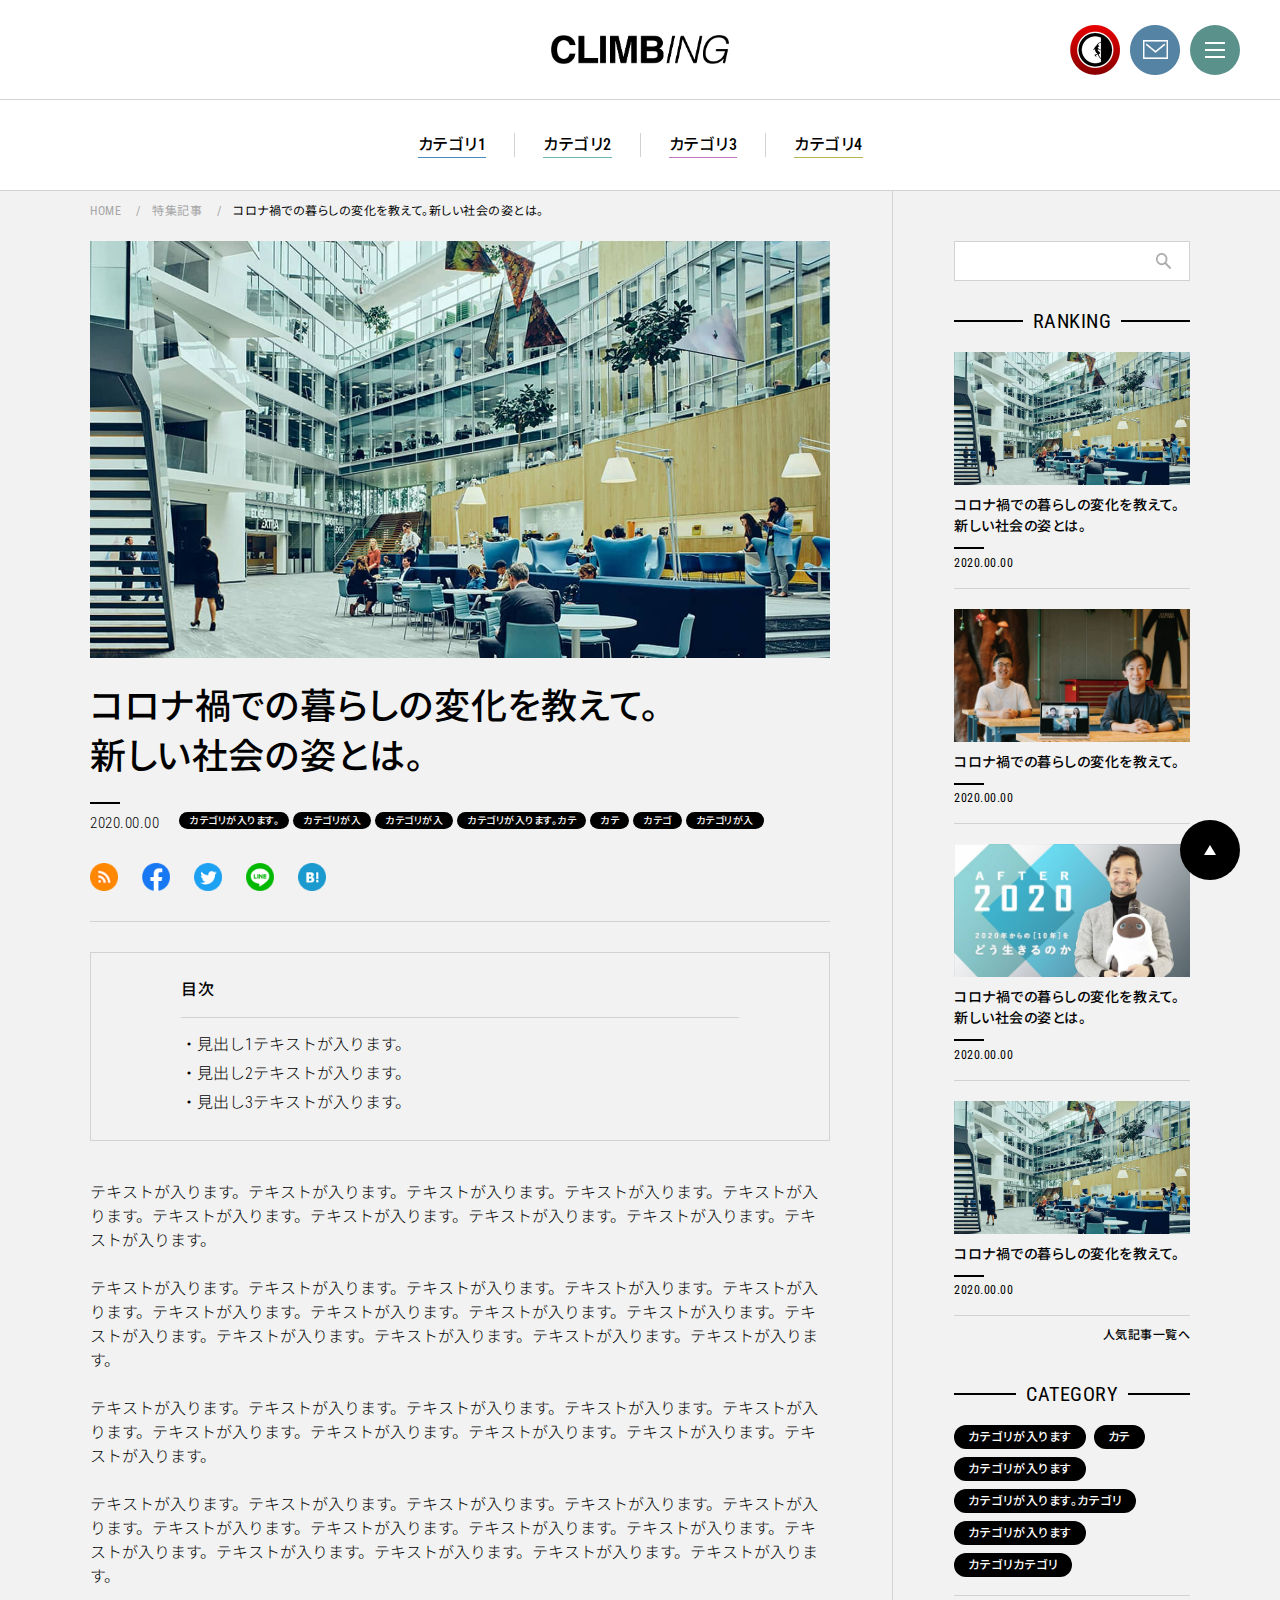
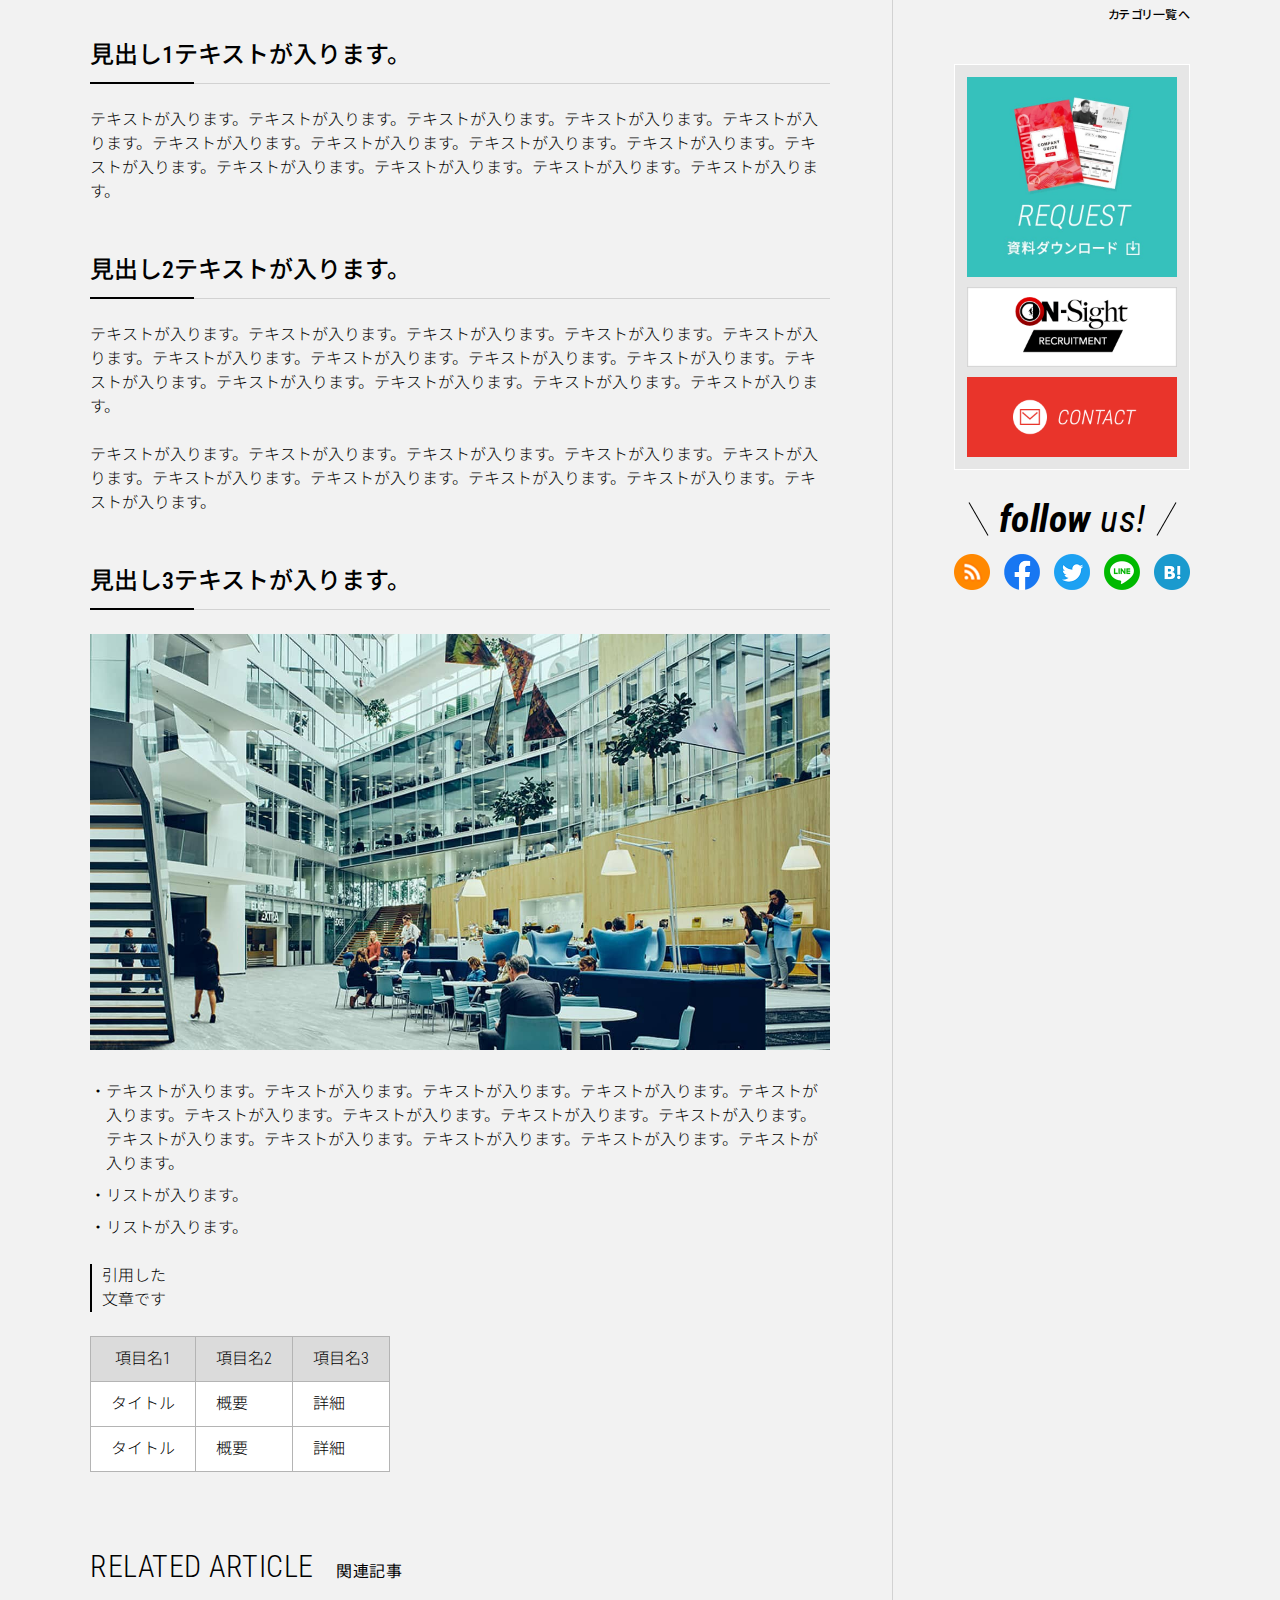
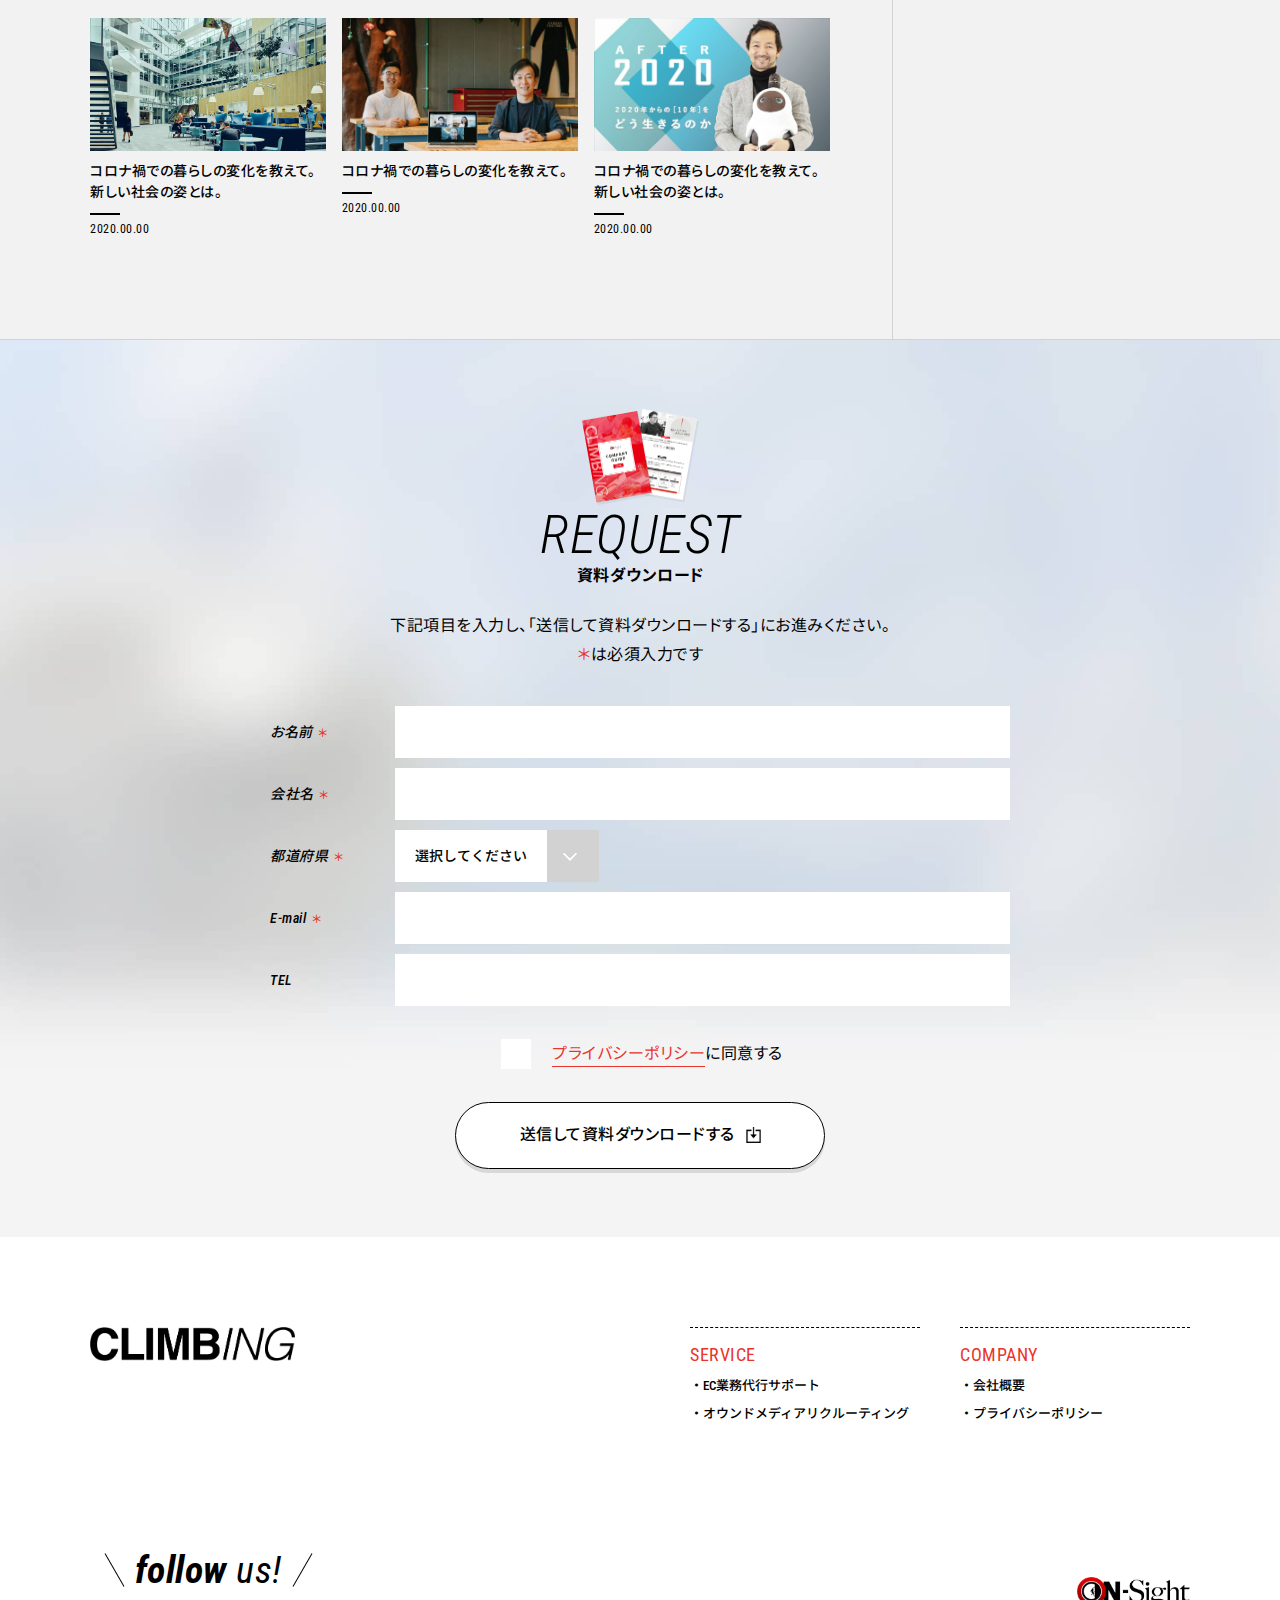
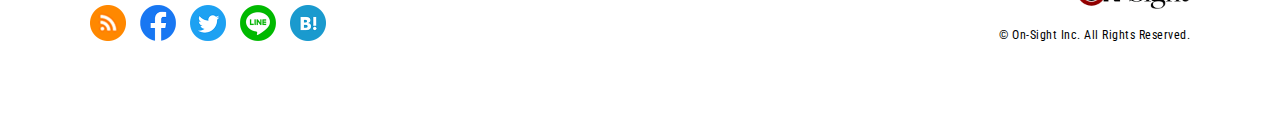
==== commit 3efca05f: "グロナビ追加、パンくず追加、他修正" ====
--- a/article/index.html
+++ b/article/index.html
@@ -25,71 +25,84 @@
 <a id="page-top"></a>
 <div id="wrapper">
   <header class="header">
-    <h1 class="header__logo"><a href="../"><img src="../wp-content/themes/climbing/images/logo_climbing.png" alt="CLIMBING" ></a></h1>
-    <ul class="header__icn">
-      <li class="header__icn__item"><a href="#"><img src="../wp-content/themes/climbing/images/icn_header_onsight.png" alt="オンサイト株式会社" ></a></li>
-      <li class="header__icn__item"><a href="../contact/"><img src="../wp-content/themes/climbing/images/icn_header_contact.png" alt="CONTACT" ></a></li>
-      <li class="header__icn__item -menu">
-        <a href="#" class="header__menu" data-nav-open="false">
-          <span class="header__menu__item -top"></span>
-          <span class="header__menu__item -middle"></span>
-          <span class="header__menu__item -bottom"></span>
-        </a>
-      </li>
-    </ul>
-    <nav class="header__nav" data-nav-open="false">
-      <div class="header__nav__wrap">
-        <ul class="header__nav__list">
-          <li class="header__nav__list__item">
-            <a href="../">
-              <span class="en">Home</span>
-              <span class="jp">ホーム</span>
-            </a>
-          </li>
-          <li class="header__nav__list__item">
-            <a href="../category/">
-              <span class="en">CATEGORY</span>
-              <span class="jp">カテゴリ一覧</span>
-            </a>
-          </li>
-          <li class="header__nav__list__item">
-            <a href="../#special">
-              <span class="en">SPECIAL CONTENTS</span>
-              <span class="jp">特集記事</span>
-            </a>
-          </li>
-          <li class="header__nav__list__item">
-            <a href="../#request">
-              <span class="en">REQUEST</span>
-              <span class="jp">資料ダウンロード</span>
-            </a>
-          </li>
-          <li class="header__nav__list__item">
-            <a href="../contact/">
-              <span class="en">CONTACT</span>
-              <span class="jp">お問い合わせ</span>
-            </a>
-          </li>
-        </ul>
-        <a href="https://on-sight.biz" target="_blank" class="header__nav__banner">
-          <img src="../wp-content/themes/climbing/images/bnr_onsight.png" alt="オンサイト株式会社" >
-        </a>
-        <div class="header__nav__sns sns">
-          <ul class="sns__list">
-            <li class="sns__list__item"><a href="#"><img src="../wp-content/themes/climbing/images/icn_sns_rss.png" alt="RSS" ></a></li>
-            <li class="sns__list__item"><a href="#"><img src="../wp-content/themes/climbing/images/icn_sns_facebook.png" alt="Facebook" ></a></li>
-            <li class="sns__list__item"><a href="#"><img src="../wp-content/themes/climbing/images/icn_sns_twitter.png" alt="twitter" ></a></li>
-            <li class="sns__list__item"><a href="#"><img src="../wp-content/themes/climbing/images/icn_sns_line.png" alt="LINE" ></a></li>
-            <li class="sns__list__item"><a href="#"><img src="../wp-content/themes/climbing/images/icn_sns_bookmark.png" alt="はてなブックマーク" ></a></li>
+    <div class="header__top">
+      <h1 class="header__logo"><a href="../"><img src="../wp-content/themes/climbing/images/logo_climbing.png" alt="CLIMBING" ></a></h1>
+      <ul class="header__icn">
+        <li class="header__icn__item"><a href="#"><img src="../wp-content/themes/climbing/images/icn_header_onsight.png" alt="オンサイト株式会社" ></a></li>
+        <li class="header__icn__item"><a href="../contact/"><img src="../wp-content/themes/climbing/images/icn_header_contact.png" alt="CONTACT" ></a></li>
+        <li class="header__icn__item -menu">
+          <a href="#" class="header__menu" data-nav-open="false">
+            <span class="header__menu__item -top"></span>
+            <span class="header__menu__item -middle"></span>
+            <span class="header__menu__item -bottom"></span>
+          </a>
+        </li>
+      </ul>
+      <nav class="header__nav" data-nav-open="false">
+        <div class="header__nav__wrap">
+          <ul class="header__nav__list">
+            <li class="header__nav__list__item">
+              <a href="../">
+                <span class="en">Home</span>
+                <span class="jp">ホーム</span>
+              </a>
+            </li>
+            <li class="header__nav__list__item">
+              <a href="../category/">
+                <span class="en">CATEGORY</span>
+                <span class="jp">カテゴリ一覧</span>
+              </a>
+            </li>
+            <li class="header__nav__list__item">
+              <a href="../#special">
+                <span class="en">SPECIAL CONTENTS</span>
+                <span class="jp">特集記事</span>
+              </a>
+            </li>
+            <li class="header__nav__list__item">
+              <a href="../#request">
+                <span class="en">REQUEST</span>
+                <span class="jp">資料ダウンロード</span>
+              </a>
+            </li>
+            <li class="header__nav__list__item">
+              <a href="../contact/">
+                <span class="en">CONTACT</span>
+                <span class="jp">お問い合わせ</span>
+              </a>
+            </li>
           </ul>
-        </div>
-      <!--/.header__nav__wrap--></div>
-    <!--/.header__nav--></nav>
+          <a href="https://on-sight.biz" target="_blank" class="header__nav__banner">
+            <img src="../wp-content/themes/climbing/images/bnr_onsight.png" alt="オンサイト株式会社" >
+          </a>
+          <div class="header__nav__sns sns">
+            <ul class="sns__list">
+              <li class="sns__list__item"><a href="#"><img src="../wp-content/themes/climbing/images/icn_sns_rss.png" alt="RSS" ></a></li>
+              <li class="sns__list__item"><a href="#"><img src="../wp-content/themes/climbing/images/icn_sns_facebook.png" alt="Facebook" ></a></li>
+              <li class="sns__list__item"><a href="#"><img src="../wp-content/themes/climbing/images/icn_sns_twitter.png" alt="twitter" ></a></li>
+              <li class="sns__list__item"><a href="#"><img src="../wp-content/themes/climbing/images/icn_sns_line.png" alt="LINE" ></a></li>
+              <li class="sns__list__item"><a href="#"><img src="../wp-content/themes/climbing/images/icn_sns_bookmark.png" alt="はてなブックマーク" ></a></li>
+            </ul>
+          </div>
+        <!--/.header__nav__wrap--></div>
+      <!--/.header__nav--></nav>
+    <!--/.header__top--></div>
+    <ul class="header__category wrap">
+      <li class="header__category__item"><a href="#">カテゴリ1</a></li>
+      <li class="header__category__item"><a href="#">カテゴリ2</a></li>
+      <li class="header__category__item"><a href="#">カテゴリ3</a></li>
+      <li class="header__category__item"><a href="#">カテゴリ4</a></li>
+    <!--/.header__category--></ul>
   </header>
   <main class="main">
       <div class="main__contents">
         <div class="main__contents__wrap wrap">
           <div class="main__contents__main">
+            <ul class="breadclumb">
+              <li class="breadclumb__item"><a href="../">HOME</a></li>
+              <li class="breadclumb__item"><a href="#">特集記事</a></li>
+              <li class="breadclumb__item"><a href="#">コロナ禍での暮らしの変化を教えて。新しい社会の姿とは。</a></li>
+            <!--/.breadclumb--></ul>
             <article  class="detail">
               <header class="detail__header">
                 <div class="detail__photo">
@@ -118,17 +131,25 @@
                   </ul>
                 </div>
               </header>
+              <div class="detail__index">
+                <h3 class="detail__index__head">目次</h3>
+                <ul class="detail__index__list">
+                  <li class="detail__index__item"><a href="#head1">見出し1テキストが入ります。</a></li>
+                  <li class="detail__index__item"><a href="#head2">見出し2テキストが入ります。</a></li>
+                  <li class="detail__index__item"><a href="#head3">見出し3テキストが入ります。</a></li>
+                </ul>
+              <!--/.detail__index--></div>
               <div class="detail__contents">
                 <p>テキストが入ります。テキストが入ります。テキストが入ります。テキストが入ります。テキストが入ります。テキストが入ります。テキストが入ります。テキストが入ります。テキストが入ります。テキストが入ります。</p>
                 <p>テキストが入ります。テキストが入ります。テキストが入ります。テキストが入ります。テキストが入ります。テキストが入ります。テキストが入ります。テキストが入ります。テキストが入ります。テキストが入ります。テキストが入ります。テキストが入ります。テキストが入ります。テキストが入ります。</p>
                 <p>テキストが入ります。テキストが入ります。テキストが入ります。テキストが入ります。テキストが入ります。テキストが入ります。テキストが入ります。テキストが入ります。テキストが入ります。テキストが入ります。</p>
                 <p>テキストが入ります。テキストが入ります。テキストが入ります。テキストが入ります。テキストが入ります。テキストが入ります。テキストが入ります。テキストが入ります。テキストが入ります。テキストが入ります。テキストが入ります。テキストが入ります。テキストが入ります。テキストが入ります。</p>
-                <h2>見出し1テキストが入ります。</h2>
+                <h2 id="head1">見出し1テキストが入ります。</h2>
                 <p>テキストが入ります。テキストが入ります。テキストが入ります。テキストが入ります。テキストが入ります。テキストが入ります。テキストが入ります。テキストが入ります。テキストが入ります。テキストが入ります。テキストが入ります。テキストが入ります。テキストが入ります。テキストが入ります。</p>
-                <h3>見出し2テキストが入ります。</h3>
+                <h3 id="head2">見出し2テキストが入ります。</h3>
                 <p>テキストが入ります。テキストが入ります。テキストが入ります。テキストが入ります。テキストが入ります。テキストが入ります。テキストが入ります。テキストが入ります。テキストが入ります。テキストが入ります。テキストが入ります。テキストが入ります。テキストが入ります。テキストが入ります。</p>
                 <p>テキストが入ります。テキストが入ります。テキストが入ります。テキストが入ります。テキストが入ります。テキストが入ります。テキストが入ります。テキストが入ります。テキストが入ります。テキストが入ります。</p>
-                <h4>見出し3テキストが入ります。</h4>
+                <h4 id="head3">見出し3テキストが入ります。</h4>
                 <img src="../wp-content/themes/climbing/images/ph_dummy1.jpg" alt="" ><br>
                 <br>
                 <ul>
@@ -281,6 +302,108 @@
           <!--/.main__contents__side--></div>
         <!--/.main__contents__wrap--></div>
       <!--/.main__contents--></div>
+      
+      <section class="request">
+        <div class="request__wrap">
+          <h2 class="request__head">
+            <span class="img"><img src="../wp-content/themes/climbing/images/img_request.png" alt="資料ダウンロード" ></span>
+            <span class="en">REQUEST</span>
+            <span class="jp">資料ダウンロード</span>
+          </h2>
+          <p class="request__txt">下記項目を入力し、<br class="sp-only">「送信して資料ダウンロードする」にお進みください。<br><span class="red">＊</span>は必須入力です</p>
+          <dl class="request__form">
+            <dt class="request__form__head -required">お名前</dt>
+            <dd class="request__form__input"><input type="text" name="name" value="" required></dd>
+            <dt class="request__form__head -required">会社名</dt>
+            <dd class="request__form__input"><input type="text" name="company" value="" required></dd>
+            <dt class="request__form__head -required">都道府県</dt>
+            <dd class="request__form__input">
+              <label class="request__form__select">
+                <select name="pref_id" tabindex="0" required>
+                  <option value="" selected>選択してください</option>
+                    <optgroup label="北海道・東北">  
+                        <option value="北海道">北海道</option>  
+                        <option value="青森県">青森県</option>  
+                        <option value="秋田県">秋田県</option>  
+                        <option value="岩手県">岩手県</option>  
+                        <option value="山形県">山形県</option>  
+                        <option value="宮城県">宮城県</option>  
+                        <option value="福島県">福島県</option>  
+                    </optgroup>  
+                    <optgroup label="甲信越・北陸">  
+                        <option value="山梨県">山梨県</option>  
+                        <option value="長野県">長野県</option>  
+                        <option value="新潟県">新潟県</option>  
+                        <option value="富山県">富山県</option>  
+                        <option value="石川県">石川県</option>  
+                        <option value="福井県">福井県</option>  
+                    </optgroup>  
+                    <optgroup label="関東">  
+                        <option value="茨城県">茨城県</option>  
+                        <option value="栃木県">栃木県</option>  
+                        <option value="群馬県">群馬県</option>  
+                        <option value="埼玉県">埼玉県</option>  
+                        <option value="千葉県">千葉県</option>  
+                        <option value="東京都">東京都</option>  
+                        <option value="神奈川県">神奈川県</option>  
+                    </optgroup>  
+                    <optgroup label="東海">  
+                        <option value="愛知県">愛知県</option>  
+                        <option value="静岡県">静岡県</option>  
+                        <option value="岐阜県">岐阜県</option>  
+                        <option value="三重県">三重県</option>  
+                    </optgroup>  
+                    <optgroup label="関西">  
+                        <option value="大阪府">大阪府</option>  
+                        <option value="兵庫県">兵庫県</option>  
+                        <option value="京都府">京都府</option>  
+                        <option value="滋賀県">滋賀県</option>  
+                        <option value="奈良県">奈良県</option>  
+                        <option value="和歌山県">和歌山県</option>  
+                    </optgroup>  
+                    <optgroup label="中国">  
+                        <option value="岡山県">岡山県</option>  
+                        <option value="広島県">広島県</option>  
+                        <option value="鳥取県">鳥取県</option>  
+                        <option value="島根県">島根県</option>  
+                        <option value="山口県">山口県</option>  
+                    </optgroup>  
+                    <optgroup label="四国">  
+                        <option value="徳島県">徳島県</option>  
+                        <option value="香川県">香川県</option>  
+                        <option value="愛媛県">愛媛県</option>  
+                        <option value="高知県">高知県</option>  
+                    </optgroup>  
+                    <optgroup label="九州・沖縄">  
+                        <option value="福岡県">福岡県</option>  
+                        <option value="佐賀県">佐賀県</option>  
+                        <option value="長崎県">長崎県</option>  
+                        <option value="熊本県">熊本県</option>  
+                        <option value="大分県">大分県</option>  
+                        <option value="宮崎県">宮崎県</option>  
+                        <option value="鹿児島県">鹿児島県</option>  
+                        <option value="沖縄県">沖縄県</option>  
+                    </optgroup>  
+                </select>
+              </label>
+            </dd>
+            <dt class="request__form__head -required">E-mail</dt>
+            <dd class="request__form__input"><input type="email" name="email" value="" required></dd>
+            <dt class="request__form__head">TEL</dt>
+            <dd class="request__form__input"><input type="tel" name="tel" value=""></dd>
+          <!--/.request__form--></dl>
+          <div class="request__privacy">
+            <input type="checkbox" name="privacy" value="" class="request__privacy__check">
+            <span class="request__privacy__txt"><a href="https://on-sight.biz/privacy_policy/" target="_blank">プライバシーポリシー</a>に同意する</span>
+          <!--/.request__privacy--></div>
+          <div class="request__button button">
+            <label class="button__item -download" onclick="openModal()">
+              <span class="button__txt">送信して資料ダウンロードする</span>
+              <input type="button" name="button" value="送信して資料ダウンロードする">
+            </label>
+          <!--/.button--></div>
+        <!--/.request__wrap--></div>
+      <!--/.request--></section>
   </main>
   <footer class="footer">
     <div class="footer__wrap">
@@ -327,6 +450,14 @@
     <!--/.footer__wrap--></div>
   </footer>
 <!--/#wrapper--></div>
+<div class="download">
+  <div class="download__wrap">
+    <h2 class="download__head"><img src="../wp-content/themes/climbing/images/head_download_thanks.png" alt="Thank  you!" ></h2>
+    <p class="download__txt">資料請求ありがとうございます。<br>こちらのURLのよりダウンロードしてください。</p>
+    <p class="download__link"><a href="#">http://sample.xxxxxxxxxxx.jp</a></p>
+    <div class="download__close"><!--/.download__close--></div>
+  <!--/.download__wrap--></div>
+<!--/.download--></div>
 <script src="../wp-content/themes/climbing/js/smooth-scroll.polyfills.min.js"></script>
 <script src="../wp-content/themes/climbing/js/swiper.min.js"></script>
 <script src="../wp-content/themes/climbing/js/default-min.js"></script>
--- a/wp-content/themes/climbing/css/style.css
+++ b/wp-content/themes/climbing/css/style.css
@@ -164,17 +164,94 @@
   top: 0;
   right: 0;
   left: 0;
+  border-bottom: 1px solid #d2d2d2;
+  background-color: #fff;
+  z-index: 100; }
+
+.header__top {
+  position: relative;
   display: flex;
   align-items: center;
   justify-content: center;
   height: 100px;
-  background-color: #fff;
-  z-index: 100; }
-  @media screen and (max-width: 767px) {
-    .header {
+  border-bottom: 1px solid #d2d2d2; }
+  @media screen and (max-width: 767px) {
+    .header__top {
       justify-content: space-between;
       height: 15.46667vw;
       padding: 0 5.20833%; } }
+
+.header__category {
+  display: flex;
+  align-items: center;
+  justify-content: center;
+  height: 90px; }
+  @media screen and (max-width: 767px) {
+    .header__category {
+      height: 11.73333vw; } }
+
+.header__category__item {
+  padding: 0 28px; }
+  @media screen and (max-width: 767px) {
+    .header__category__item {
+      padding: 0 2.66667vw; } }
+  .header__category__item a {
+    position: relative;
+    display: inline-block;
+    font-size: 1.6rem;
+    font-weight: 500;
+    white-space: nowrap; }
+    @media screen and (max-width: 767px) {
+      .header__category__item a {
+        font-size: 13px;
+        font-size: 3.46667vw; } }
+    .header__category__item a::before {
+      content: "";
+      position: absolute;
+      right: 0;
+      top: 100%;
+      left: 0;
+      display: block;
+      width: 100%;
+      height: 1px;
+      -moz-transition: all 0.2s;
+      -o-transition: all 0.2s;
+      -webkit-transition: all 0.2s;
+      transition: all 0.2s; }
+      @media screen and (max-width: 767px) {
+        .header__category__item a::before {
+          height: 0.53333vw; } }
+    .header__category__item a:hover::before {
+      height: 3px; }
+      @media screen and (max-width: 767px) {
+        .header__category__item a:hover::before {
+          height: 0.53333vw; } }
+  .header__category__item + .header__category__item {
+    border-left: 1px solid #d2d2d2; }
+  .header__category__item:nth-of-type(1) a::before {
+    background-color: #478cbd; }
+  .header__category__item:nth-of-type(2) a::before {
+    background-color: #6cb5ac; }
+  .header__category__item:nth-of-type(3) a::before {
+    background-color: #c175ba; }
+  .header__category__item:nth-of-type(4) a::before {
+    background-color: #b6b54c; }
+  .header__category__item:nth-of-type(5) a::before {
+    background-color: #f0675f; }
+  .header__category__item:nth-of-type(6) a::before {
+    background-color: #a3cb47; }
+  .header__category__item:nth-of-type(7) a::before {
+    background-color: #f9a743; }
+  .header__category__item:nth-of-type(8) a::before {
+    background-color: #de6189; }
+  .header__category__item:nth-of-type(9) a::before {
+    background-color: #ffed39; }
+  .header__category__item:nth-of-type(10) a::before {
+    background-color: #666aa9; }
+  .header__category__item:nth-of-type(11) a::before {
+    background-color: #f37d4f; }
+  .header__category__item:nth-of-type(12) a::before {
+    background-color: #008fb7; }
 
 .header__logo {
   width: 178px; }
@@ -346,8 +423,8 @@
 
 .footer__pagetop {
   position: fixed;
-  right: 60px;
-  bottom: 90px;
+  right: 40px;
+  bottom: 20px;
   display: flex;
   align-items: center;
   justify-content: center;
@@ -484,13 +561,14 @@
  main
 ----------------------------*/
 .main {
-  padding-top: 100px; }
+  padding-top: 190px; }
   @media screen and (max-width: 767px) {
     .main {
-      padding-top: 15.46667vw; } }
+      padding-top: 27.2vw; } }
 
 /* .main__contents */
 .main__contents {
+  position: relative;
   background-color: #f2f2f2; }
 
 .main__contents__head {
@@ -545,12 +623,20 @@
         content: none; } }
 
 .main__contents__main {
+  position: relative;
   width: 67.27273%; }
   @media screen and (max-width: 767px) {
     .main__contents__main {
       width: auto;
       padding: 9.33333vw 5.20833% 8vw;
       border-bottom: 1px solid #d2d2d2; } }
+  .main__contents__main > .breadclumb {
+    position: absolute;
+    top: -40px; }
+    @media screen and (max-width: 767px) {
+      .main__contents__main > .breadclumb {
+        position: static;
+        margin: -4vw 0 4vw; } }
 
 .main__contents__articles {
   display: flex;
@@ -802,14 +888,15 @@
   height: 100%;
   padding: 5.33333% 0;
   background: url(../images/bg_request.jpg) no-repeat center center;
-  background-size: cover; }
+  background-size: cover;
+  border-top: 1px solid #d2d2d2; }
   @media screen and (max-width: 767px) {
     .request {
       display: block;
       padding: 8vw 5.20833% 10.66667vw; } }
 
 .request__wrap {
-  max-width: 100%;
+  max-width: 740px;
   width: 78.66667%; }
   @media screen and (max-width: 767px) {
     .request__wrap {
@@ -1052,12 +1139,21 @@
     -moz-transform: rotate(-45deg);
     -ms-transform: rotate(-45deg);
     -webkit-transform: rotate(-45deg);
-    transform: rotate(-45deg); }
+    transform: rotate(-45deg);
+    -moz-transition: all 0.2s;
+    -o-transition: all 0.2s;
+    -webkit-transition: all 0.2s;
+    transition: all 0.2s; }
     @media screen and (max-width: 767px) {
       .button__item::before {
         right: 5.33333vw;
         width: 2.13333vw;
         height: 2.13333vw; } }
+  .button__item:hover::before {
+    right: 26px; }
+    @media screen and (max-width: 767px) {
+      .button__item:hover::before {
+        right: 5.33333vw; } }
   .button__item.-download::before {
     content: none; }
   .button__item.-download .button__txt {
@@ -1142,6 +1238,30 @@
     .sns__list__item {
       width: 9.6vw;
       margin: 0 1.86667vw; } }
+
+/*--------------------------
+ breadclumb
+----------------------------*/
+.breadclumb__item {
+  display: inline;
+  font-size: 1.2rem;
+  line-height: 1.8; }
+  @media screen and (max-width: 767px) {
+    .breadclumb__item {
+      font-size: 11px;
+      font-size: 2.93333vw; } }
+  .breadclumb__item a {
+    display: inline;
+    color: #a6a6a6; }
+    .breadclumb__item a:hover {
+      color: #000; }
+  .breadclumb__item:last-child a {
+    color: #000; }
+  .breadclumb__item + .breadclumb__item::before {
+    content: "/";
+    display: inline;
+    margin: 0 1em;
+    color: #a6a6a6; }
 
 /*--------------------------
  article
@@ -1642,6 +1762,8 @@
     .home__footer {
       margin-top: 13.33333vw;
       padding-top: 20vw; } }
+  .home__footer .request {
+    border-top: 0; }
 
 .home__footer__wrap {
   display: flex; }
@@ -2074,7 +2196,7 @@
  detail
 ----------------------------*/
 .detail__header {
-  margin-bottom: 24px;
+  margin-bottom: 30px;
   padding-bottom: 30px;
   border-bottom: 1px solid #d2d2d2; }
   @media screen and (max-width: 767px) {
@@ -2128,7 +2250,8 @@
   display: block;
   margin-right: 20px;
   margin-bottom: 4px;
-  font-size: 1.5rem; }
+  font-size: 1.5rem;
+  font-weight: 300; }
   @media screen and (max-width: 767px) {
     .detail__date {
       margin-right: 2.66667vw;
@@ -2176,6 +2299,49 @@
         width: 7.46667vw;
         margin: 0 4vw 0 0; } }
 
+.detail__index {
+  margin-bottom: 40px;
+  padding: 25px 90px;
+  border: 1px solid #d2d2d2; }
+  @media screen and (max-width: 767px) {
+    .detail__index {
+      margin-bottom: 4.8vw;
+      padding: 4vw 9.33333vw; } }
+
+.detail__index__head {
+  margin-bottom: 15px;
+  padding-bottom: 15px;
+  border-bottom: 1px solid #d2d2d2;
+  font-size: 1.6rem;
+  font-weight: 500; }
+  @media screen and (max-width: 767px) {
+    .detail__index__head {
+      margin-bottom: 2.66667vw;
+      padding-bottom: 2.13333vw;
+      font-size: 13px;
+      font-size: 3.46667vw; } }
+
+.detail__index__list {
+  font-feature-settings: normal;
+  letter-spacing: 0; }
+
+.detail__index__item {
+  margin-left: 1em;
+  text-indent: -1em;
+  font-size: 1.6rem;
+  font-weight: 300; }
+  @media screen and (max-width: 767px) {
+    .detail__index__item {
+      font-size: 13px;
+      font-size: 3.46667vw; } }
+  .detail__index__item + .detail__index__item {
+    margin-top: 5px; }
+    @media screen and (max-width: 767px) {
+      .detail__index__item + .detail__index__item {
+        margin-top: 1.33333vw; } }
+  .detail__index__item::before {
+    content: "・"; }
+
 .detail__contents {
   margin-bottom: 80px;
   font-feature-settings: normal;
@@ -2198,7 +2364,9 @@
   .detail__contents h5,
   .detail__contents h6 {
     position: relative;
+    margin-top: 0.5em;
     margin-bottom: 1em;
+    padding-top: 1em;
     padding-bottom: 10px;
     border-bottom: 1px solid #d2d2d2;
     font-size: 2.4rem;
@@ -2342,12 +2510,17 @@
  error
 ----------------------------*/
 .error {
-  padding: 12% 0 16%;
+  padding: 20px 0 16%;
   background: url(../images/bg_error.jpg) no-repeat center center;
   background-size: cover; }
+  .error .breadclumb {
+    margin-bottom: 14.54545%; }
+    @media screen and (max-width: 767px) {
+      .error .breadclumb {
+        margin-bottom: 18.66667vw; } }
   @media screen and (max-width: 767px) {
     .error {
-      padding: 17.33333vw 0 26.66667vw; } }
+      padding: 5.33333vw 0 26.66667vw; } }
 
 .error__head {
   margin-bottom: 3.63636%;
